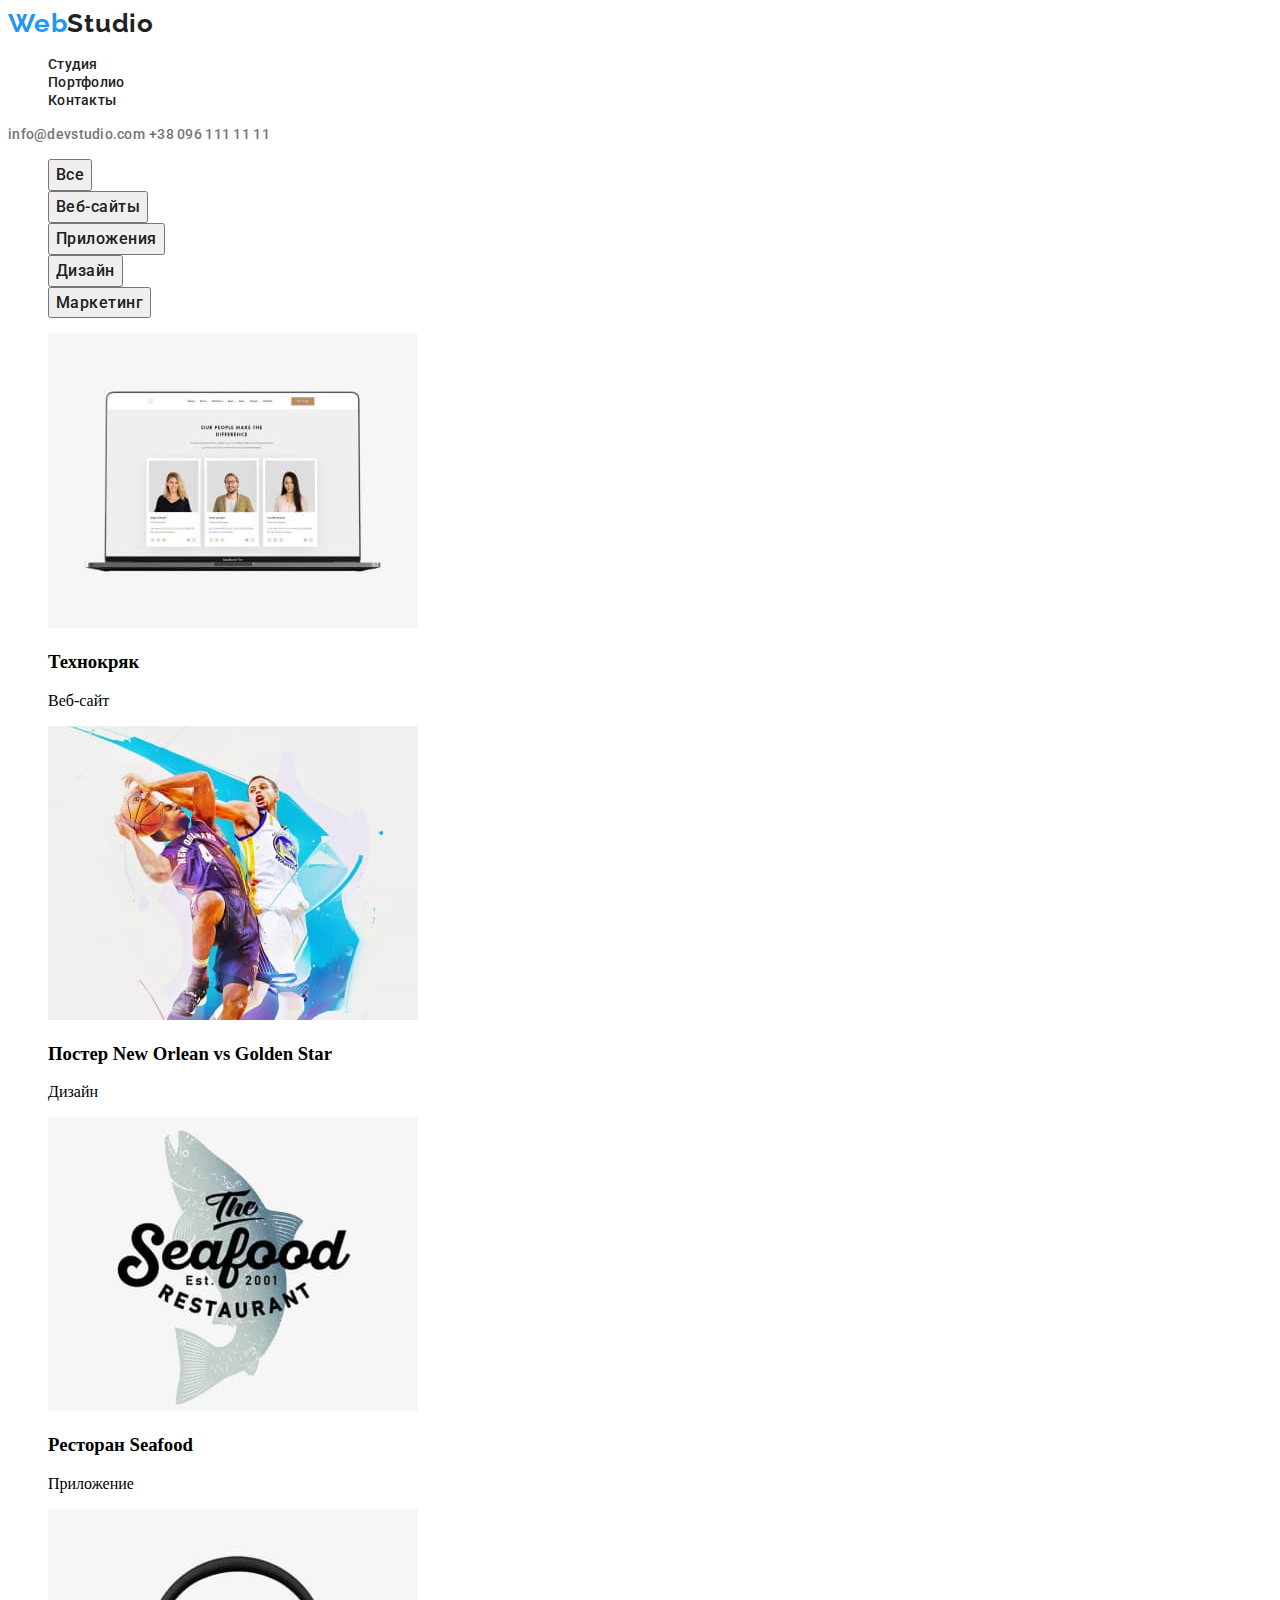
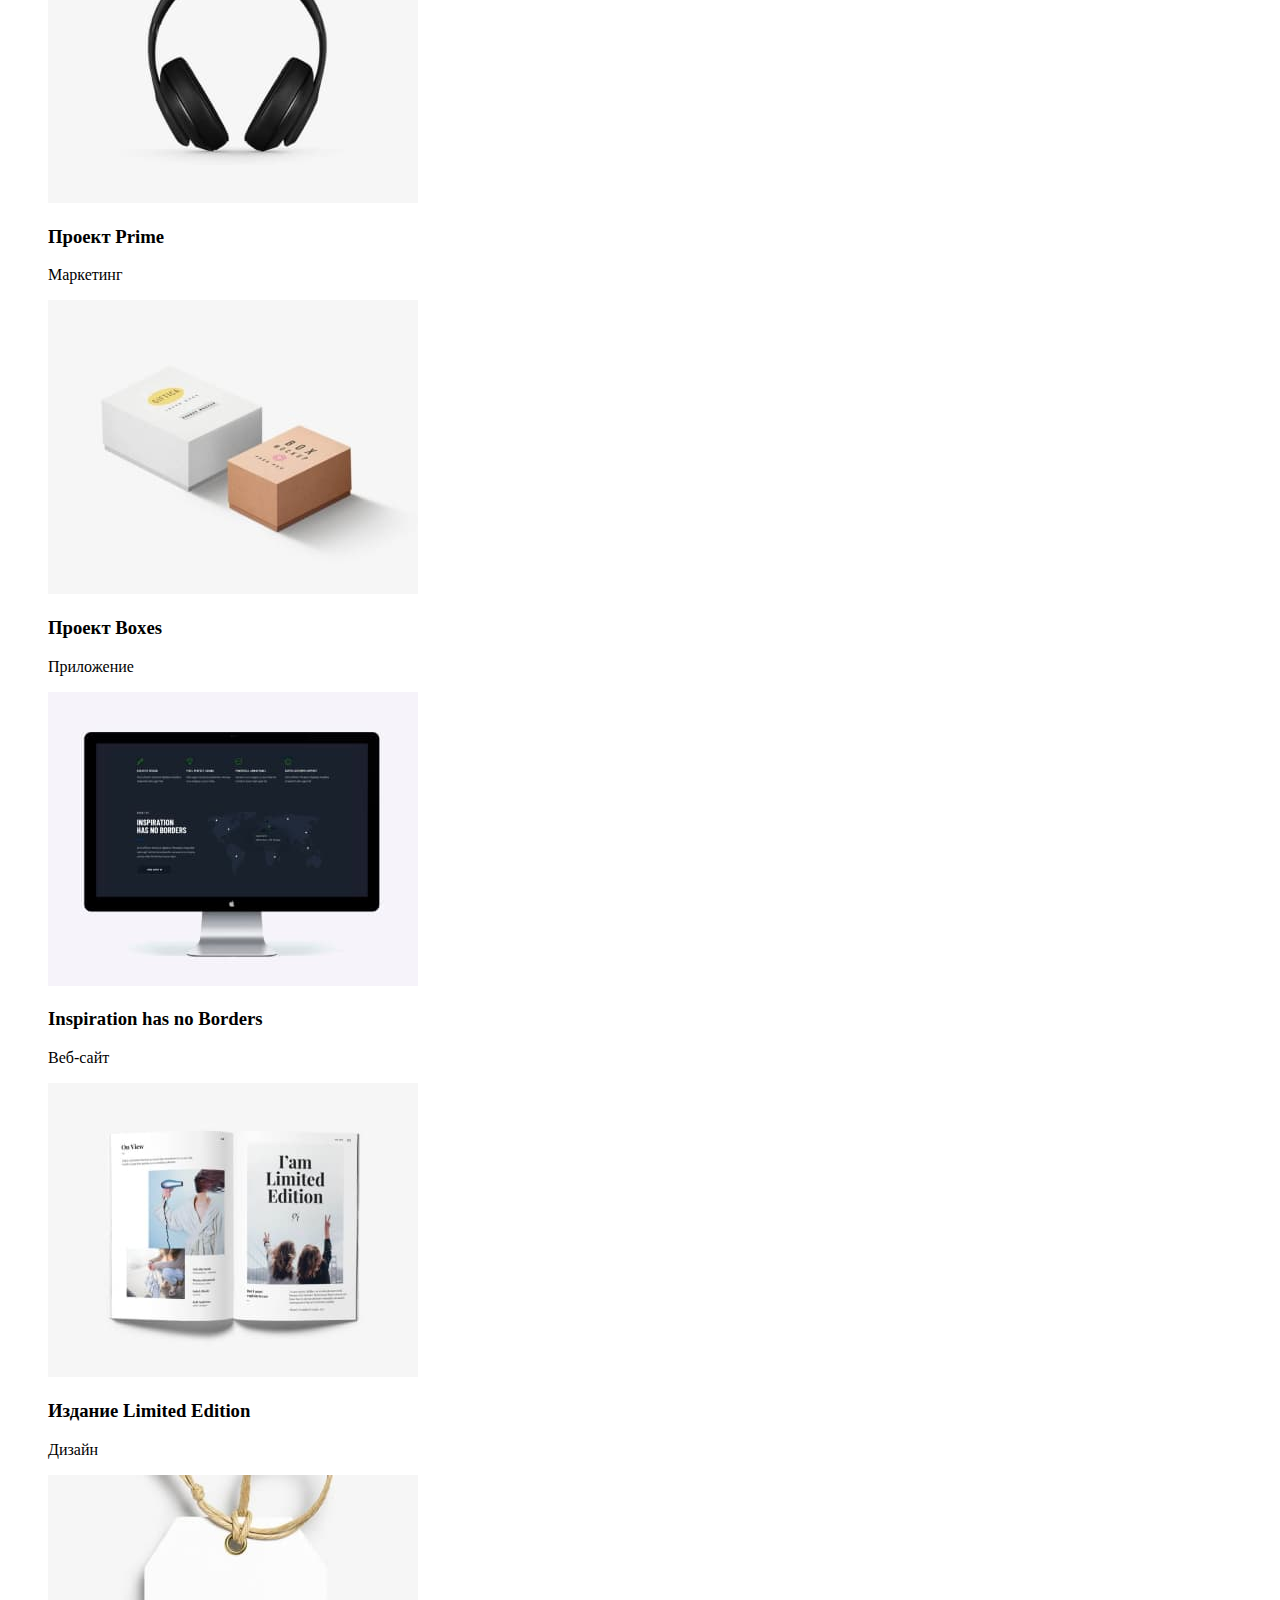
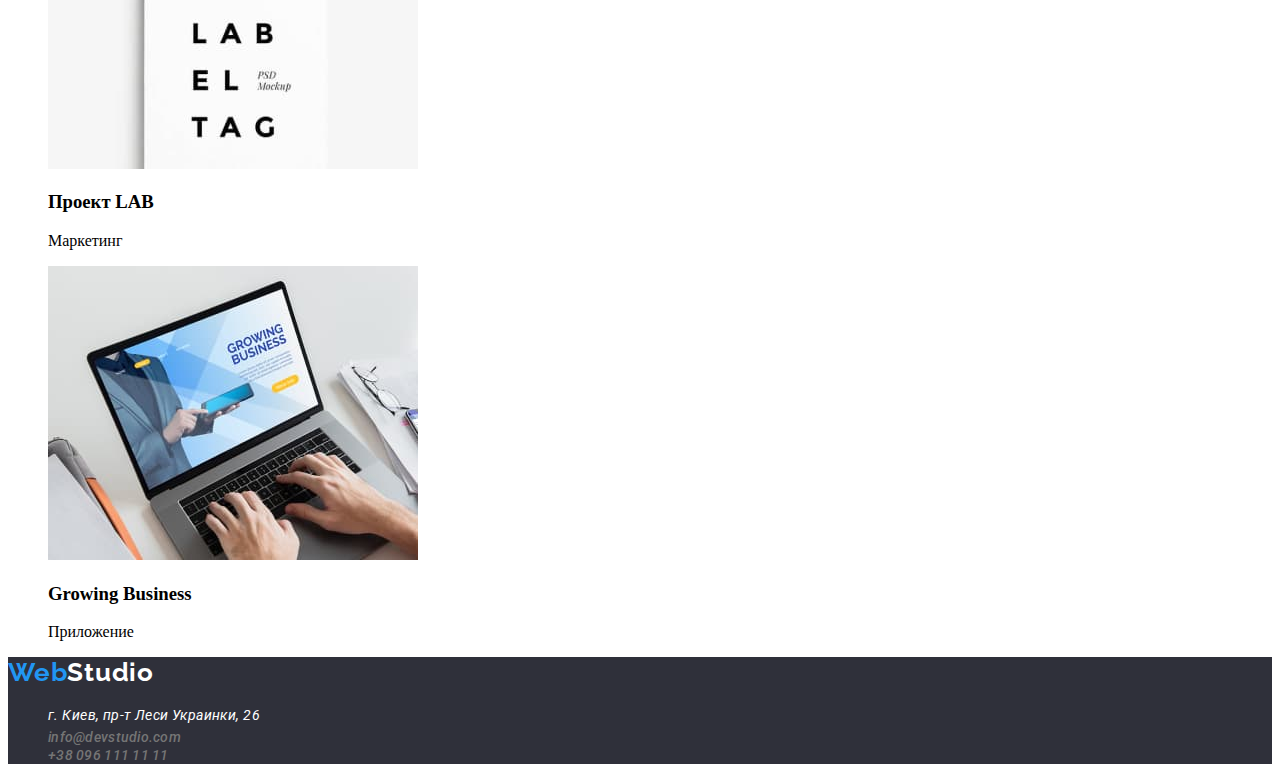
==== portfolio.html @ 7a8c1830 "HW-03" ====
<!DOCTYPE html>
<html lang="ru">
<head>
    <meta charset="UTF-8">
    <meta http-equiv="X-UA-Compatible" content="IE=edge">
    <meta name="viewport" content="width=device-width, initial-scale=1.0">
    <title>Портфолио</title>
    <link rel="preconnect" href="https://fonts.googleapis.com">
    <link rel="preconnect" href="https://fonts.gstatic.com" crossorigin>
    <link href="https://fonts.googleapis.com/css2?family=Raleway:wght@700&family=Roboto:wght@400;500;700;900&display=swap"
        rel="stylesheet">
    <link rel="stylesheet" href="./css/styles.css">
</head>
<body>
<header class="header">
    <a class="logo logo-header link" href="" lang="en"><span class="logo logo-accent">Web</span>Studio</a>
    <nav class="navigation">
        <ul class="nav-list list">
            <li class="nav-list-item">
                <a class="nav-list-link link" href="">Студия</a>
            </li>
            <li class="nav-list-item">
                <a class="nav-list-link link" href="">Портфолио</a>
            </li>
            <li class="nav-list-item">
                <a class="nav-list-link link" href="">Контакты</a>
            </li>
        </ul>
    </nav>
    <a class="contact-email link" href="mailto:info@devstudio.com">info@devstudio.com</a>
    <a class="contact-number link" href="tel:+380961111111">+38 096 111 11 11</a>
</header>
<main>
    <section>
        <ul class="list">
            <li>
                <button class="portfolio-btn" type="button">Все</button>
            </li>
            <li>
                <button class="portfolio-btn" type="button">Веб-сайты</button>
            </li>
            <li>
                <button class="portfolio-btn" type="button">Приложения</button>
            </li>
            <li>
                <button class="portfolio-btn" type="button">Дизайн</button>
            </li>
            <li>
                <button class="portfolio-btn" type="button">Маркетинг</button>
            </li>
        </ul>
    </section>
    <section>
        <ul class="list">
            <li>
                <img src="images/img-8.jpg" alt="Технокряк" width="370" height="294">
                <h3>Технокряк</h3>
                <p>Веб-сайт</p>
            </li>
            <li>
                <img src="images/img-9.jpg" alt="Постер New Orlean vs Golden Star" width="370" height="294">
                <h3>Постер New Orlean vs Golden Star</h3>
                <p>Дизайн</p>
            </li>
            <li>
                <img src="images/img-10.jpg" alt="Ресторан Seafood" width="370" height="294">
                <h3>Ресторан Seafood</h3>
                <p>Приложение</p>
            </li>
            <li>
                <img src="images/img-11.jpg" alt="Проект Prime" width="370" height="294">
                <h3>Проект Prime</h3>
                <p>Маркетинг</p>
            </li>
            <li>
                <img src="images/img-12.jpg" alt="Проект Boxes" width="370" height="294">
                <h3>Проект Boxes</h3>
                <p>Приложение</p>
            </li>
            <li>
                <img src="images/img-13.jpg" alt="Inspiration has no Borders" width="370" height="294">
                <h3>Inspiration has no Borders</h3>
                <p>Веб-сайт</p>
            </li>
            <li>
                <img src="images/img-14.jpg" alt="Издание Limited Edition" width="370" height="294">
                <h3>Издание Limited Edition</h3>
                <p>Дизайн</p>
            </li>
            <li>
                <img src="images/img-15.jpg" alt="Проект LAB" width="370" height="294">
                <h3>Проект LAB</h3>
                <p>Маркетинг</p>
            </li>
            <li>
                <img src="images/img-16.jpg" alt="Growing Business" width="370" height="294">
                <h3>Growing Business</h3>
                <p>Приложение</p>
            </li>
        </ul>
    </section>
</main>
<footer class="footer">
    <a class="logo logo-footer link" href="" lang="en"><span class="logo logo-accent">Web</span>Studio</a>
    <address>
        <ul class="list">
            <li><a class="address link" href="https://goo.gl/maps/DmMxGW5ZQL83qcNfA" target="_blank"
                    rel="noopener noreferrer">г. Киев, пр-т Леси Украинки, 26</a></li>
            <li><a class="contact-email link" href="mailto:info@devstudio.com">info@devstudio.com</a></li>
            <li><a class="contact-number link" href="tel:+380961111111">+38 096 111 11 11</a></li>
        </ul>
    </address>
</footer>
</body>
</html>
---- css/styles.css ----
.list {
  list-style: none;
}

.link {
  text-decoration: none;
}

.logo-header {
  font-family: Raleway;
  font-style: normal;
  font-weight: bold;
  font-size: 26px;
  line-height: 1.19;

  /* identical to box height */

  letter-spacing: 0.03em;
  color: #212121;
}

.logo-accent {
  font-family: Raleway;
  font-style: normal;
  font-weight: bold;
  font-size: 26px;
  line-height: 1, 19;
  letter-spacing: 0.03em;

  color: #2196f3;
}

.nav-list-link {
  font-family: "Roboto", sans-serif;
  font-weight: 500;
  font-size: 14px;
  line-height: 1.14;
  letter-spacing: 0.02em;
  color: #212121;
}

.nav-list-link:hover,
.nav-list-link:focus {
  color: #2196f3;
}

.contact-email {
  font-family: "Roboto", sans-serif;
  font-weight: 500;
  font-size: 14px;
  line-height: 1.14;
  letter-spacing: 0.02em;
  color: #757575;
}

.contact-email:hover,
.contact-email:focus {
  color: #2196f3;
}

.contact-number {
  font-family: "Roboto", sans-serif;
  font-weight: 500;
  font-size: 14px;
  line-height: 1.14;
  letter-spacing: 0.02em;

  color: #757575;
}

.contact-number:hover,
.contact-number:focus {
  color: #2196f3;
}

.main-section {
  background: #2f303a;
}

.main-title {
  font-family: "Roboto", sans-serif;
  font-weight: 900;
  font-size: 44px;
  line-height: 1.34;
  /* or 136% */

  text-align: center;
  letter-spacing: 0.06em;
  text-transform: uppercase;

  color: #ffffff;
}

.services-btn {
  font-family: "Roboto", sans-serif;
  font-weight: bold;
  font-size: 16px;
  line-height: 1.87;
  /* identical to box height, or 187% */

  display: flex;
  align-items: center;
  text-align: center;
  letter-spacing: 0.06em;
  color: #ffffff;
}

.services-btn:hover,
.services-btn:focus {
  background: #2196f3;
  color: #ffffff;
  box-shadow: 0px 4px 4px rgba(0, 0, 0, 0.15);
  border-radius: 4px;
}

.peculiarities {
  font-family: "Roboto", sans-serif;
  font-weight: bold;
  font-size: 14px;
  line-height: 1.14;
  letter-spacing: 0.03em;
  text-transform: uppercase;

  color: #212121;
}

.features {
  font-family: "Roboto", sans-serif;
  font-weight: normal;
  font-size: 14px;
  line-height: 1.71;
  /* or 171% */

  letter-spacing: 0.03em;

  color: #757575;
}
.about-us {
  font-family: "Roboto", sans-serif;
  font-weight: bold;
  font-size: 36px;
  line-height: 1.16;
  text-align: center;
  letter-spacing: 0.03em;

  color: #212121;
}

.our-team {
  font-family: "Roboto", sans-serif;
  font-weight: bold;
  font-size: 36px;
  line-height: 1.16;
  text-align: center;
  letter-spacing: 0.03em;

  color: #212121;
}

.team-members {
  font-family: "Roboto", sans-serif;
  font-weight: 500;
  font-size: 16px;
  line-height: 1.18;
  /* identical to box height */

  text-align: center;
  letter-spacing: 0.03em;

  color: #212121;
}

.members-positions {
  font-family: "Roboto", sans-serif;
  font-weight: normal;
  font-size: 16px;
  line-height: 1.18;
  /* identical to box height */

  text-align: center;
  letter-spacing: 0.03em;

  color: #757575;
}

.footer {
  background: #2f303a;
}

.address {
  font-family: "Roboto", sans-serif;
  font-weight: normal;
  font-size: 14px;
  line-height: 1.71;
  /* or 171% */

  letter-spacing: 0.03em;

  color: #ffffff;
}

.logo-footer {
  font-family: Raleway;
  font-style: normal;
  font-weight: bold;
  font-size: 26px;
  line-height: 1.19;
  letter-spacing: 0.03em;
  color: #fff;
}

.portfolio-btn {
  font-family: Roboto;
  font-style: normal;
  font-weight: 500;
  font-size: 16px;
  line-height: 1.62;
  /* identical to box height, or 162% */

  text-align: center;
  letter-spacing: 0.03em;

  color: #212121;
}
.portfolio-btn:hover,
.portfolio-btn:focus {
  background: #2196f3;
  /* shadow-middle */

  box-shadow: 0px 3px 1px rgba(0, 0, 0, 0.1), 0px 1px 2px rgba(0, 0, 0, 0.08),
    0px 2px 2px rgba(0, 0, 0, 0.12);
  border-radius: 4px;
}
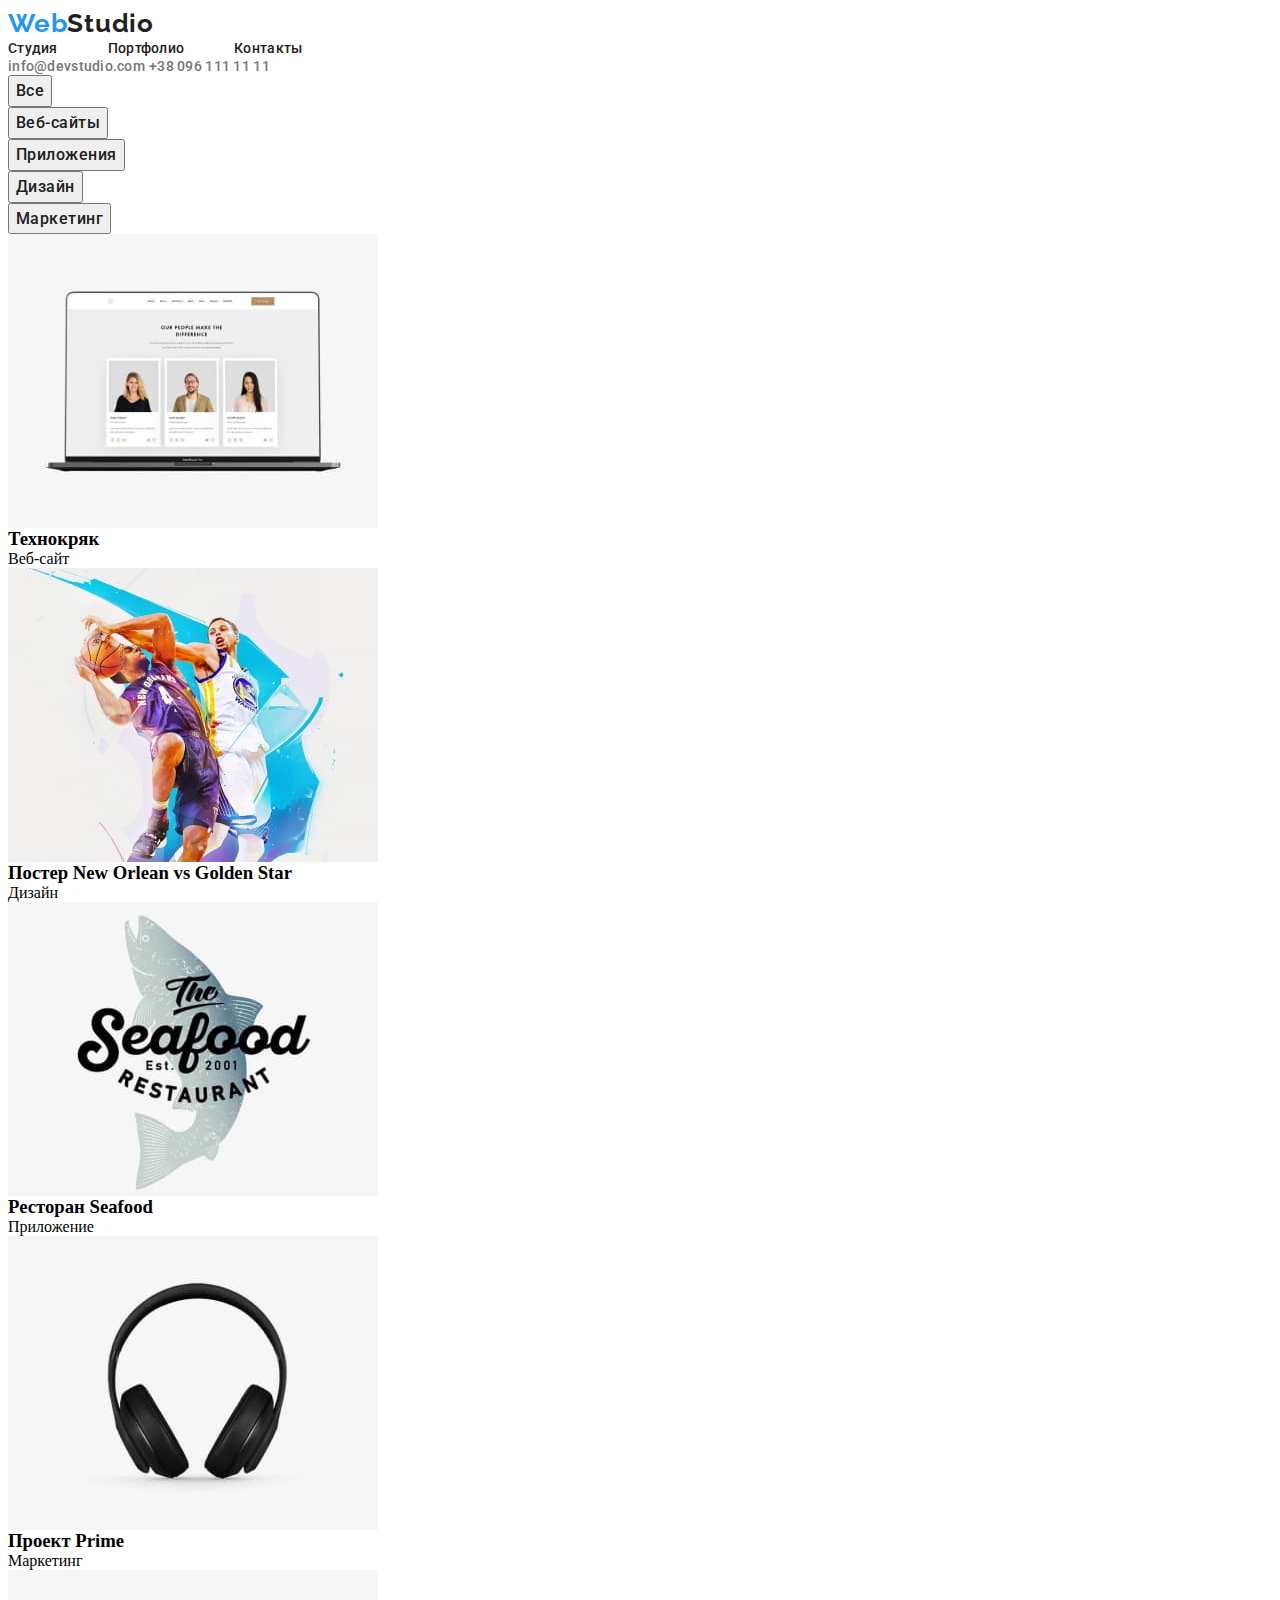
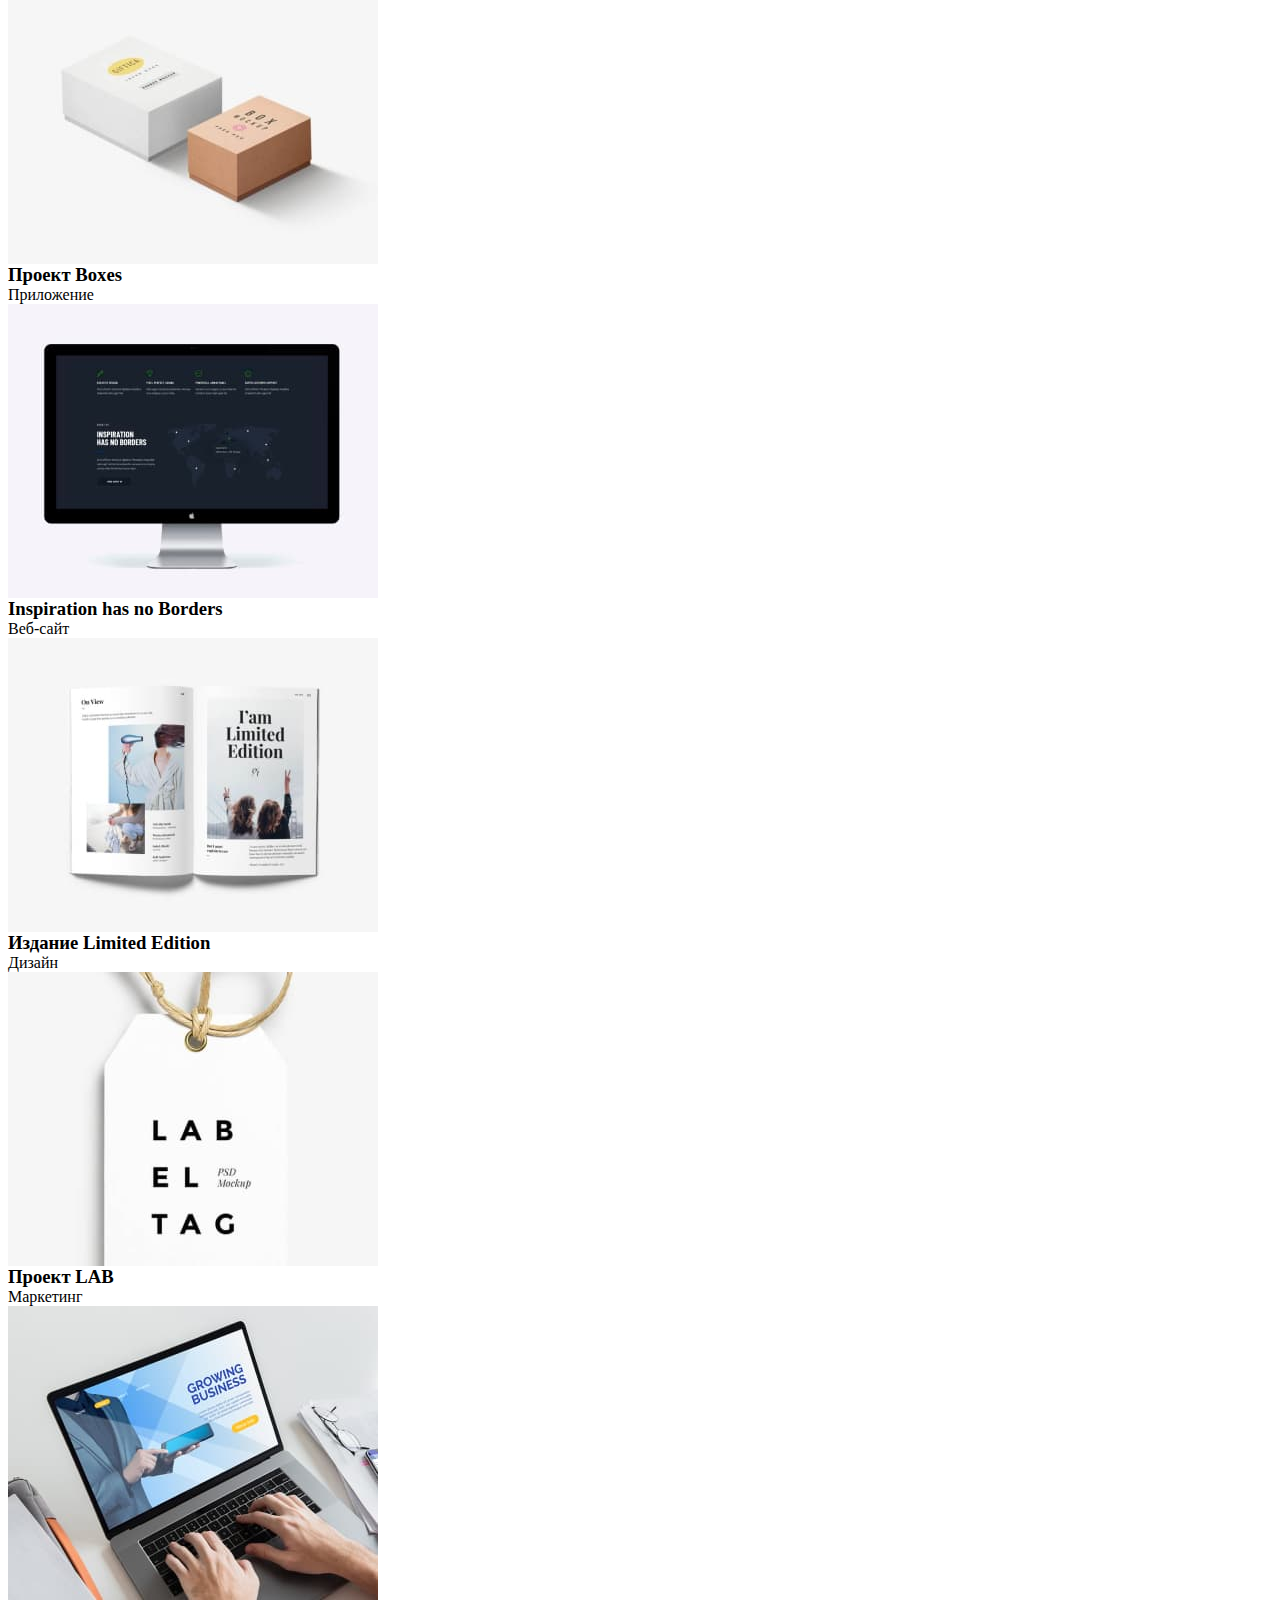
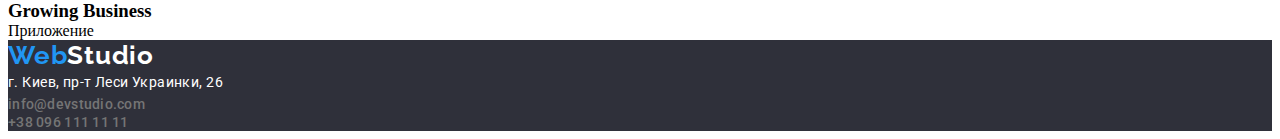
==== commit 1df3289a: "HW-03" ====
--- a/portfolio.html
+++ b/portfolio.html
@@ -9,6 +9,9 @@
     <link rel="preconnect" href="https://fonts.gstatic.com" crossorigin>
     <link href="https://fonts.googleapis.com/css2?family=Raleway:wght@700&family=Roboto:wght@400;500;700;900&display=swap"
         rel="stylesheet">
+        <link rel="stylesheet" href="https://cdnjs.cloudflare.com/ajax/libs/modern-normalize/1.1.0/modern-normalize.min.css"
+            integrity="sha512-wpPYUAdjBVSE4KJnH1VR1HeZfpl1ub8YT/NKx4PuQ5NmX2tKuGu6U/JRp5y+Y8XG2tV+wKQpNHVUX03MfMFn9Q=="
+            crossorigin="anonymous" referrerpolicy="no-referrer" />
     <link rel="stylesheet" href="./css/styles.css">
 </head>
 <body>
--- a/css/styles.css
+++ b/css/styles.css
@@ -1,3 +1,29 @@
+h1,
+h2,
+h3,
+h4,
+h5,
+h6,
+p {
+  margin-top: 0;
+  margin-bottom: 0;
+}
+
+ul,
+ol {
+  margin-top: 0;
+  margin-bottom: 0;
+  padding-left: 0;
+}
+
+img {
+  display: block;
+}
+
+address {
+  font-style: normal;
+}
+
 .list {
   list-style: none;
 }
@@ -6,13 +32,36 @@
   text-decoration: none;
 }
 
+.container {
+  width: 1200px;
+  padding-left: 15px;
+  padding-right: 15px;
+  margin-left: auto;
+  margin-right: auto;
+}
+
+.header-container {
+  display: flex;
+  align-items: center;
+}
+
+.navigation {
+  display: flex;
+  align-items: center;
+}
+
+.nav-list {
+  display: flex;
+  align-items: center;
+}
+
 .logo-header {
   font-family: Raleway;
   font-style: normal;
   font-weight: bold;
   font-size: 26px;
   line-height: 1.19;
-
+  margin-right: 92px;
   /* identical to box height */
 
   letter-spacing: 0.03em;
@@ -28,6 +77,10 @@
   letter-spacing: 0.03em;
 
   color: #2196f3;
+}
+
+.nav-list-item {
+  margin-right: 50px;
 }
 
 .nav-list-link {
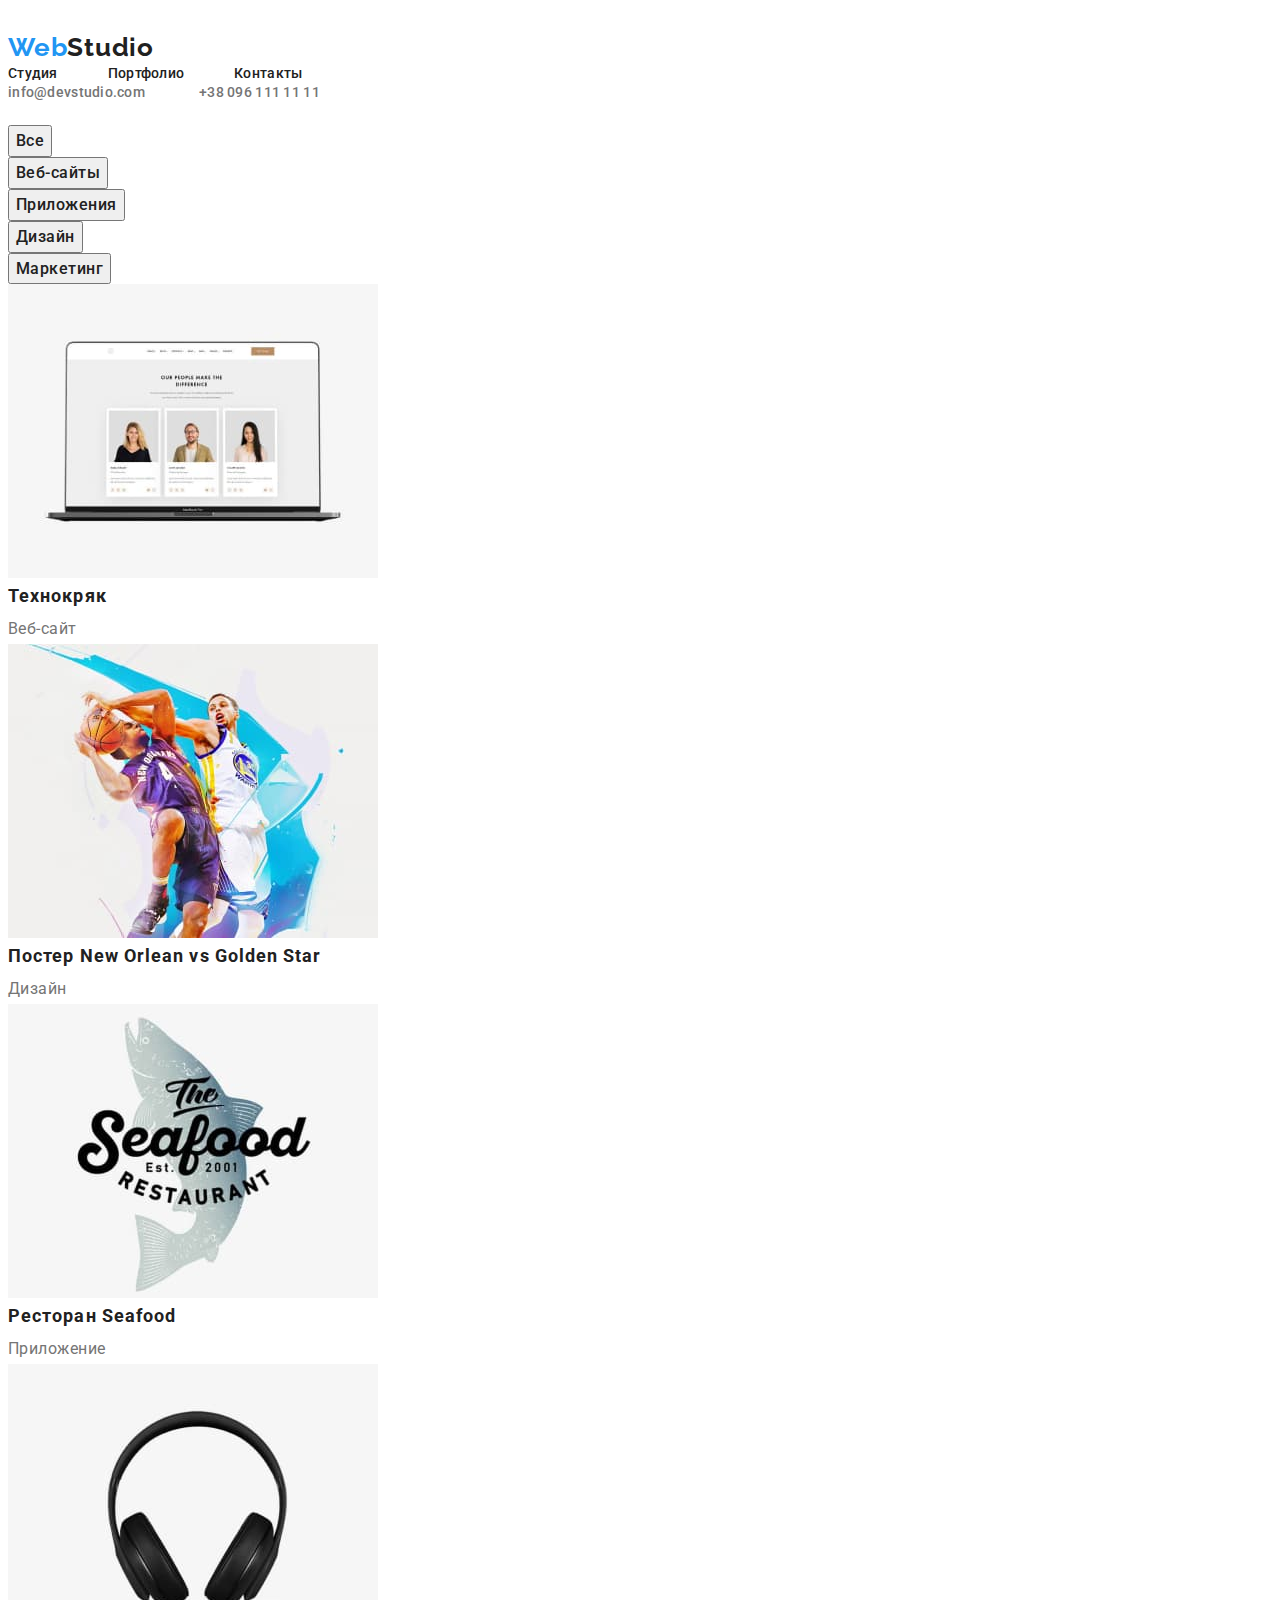
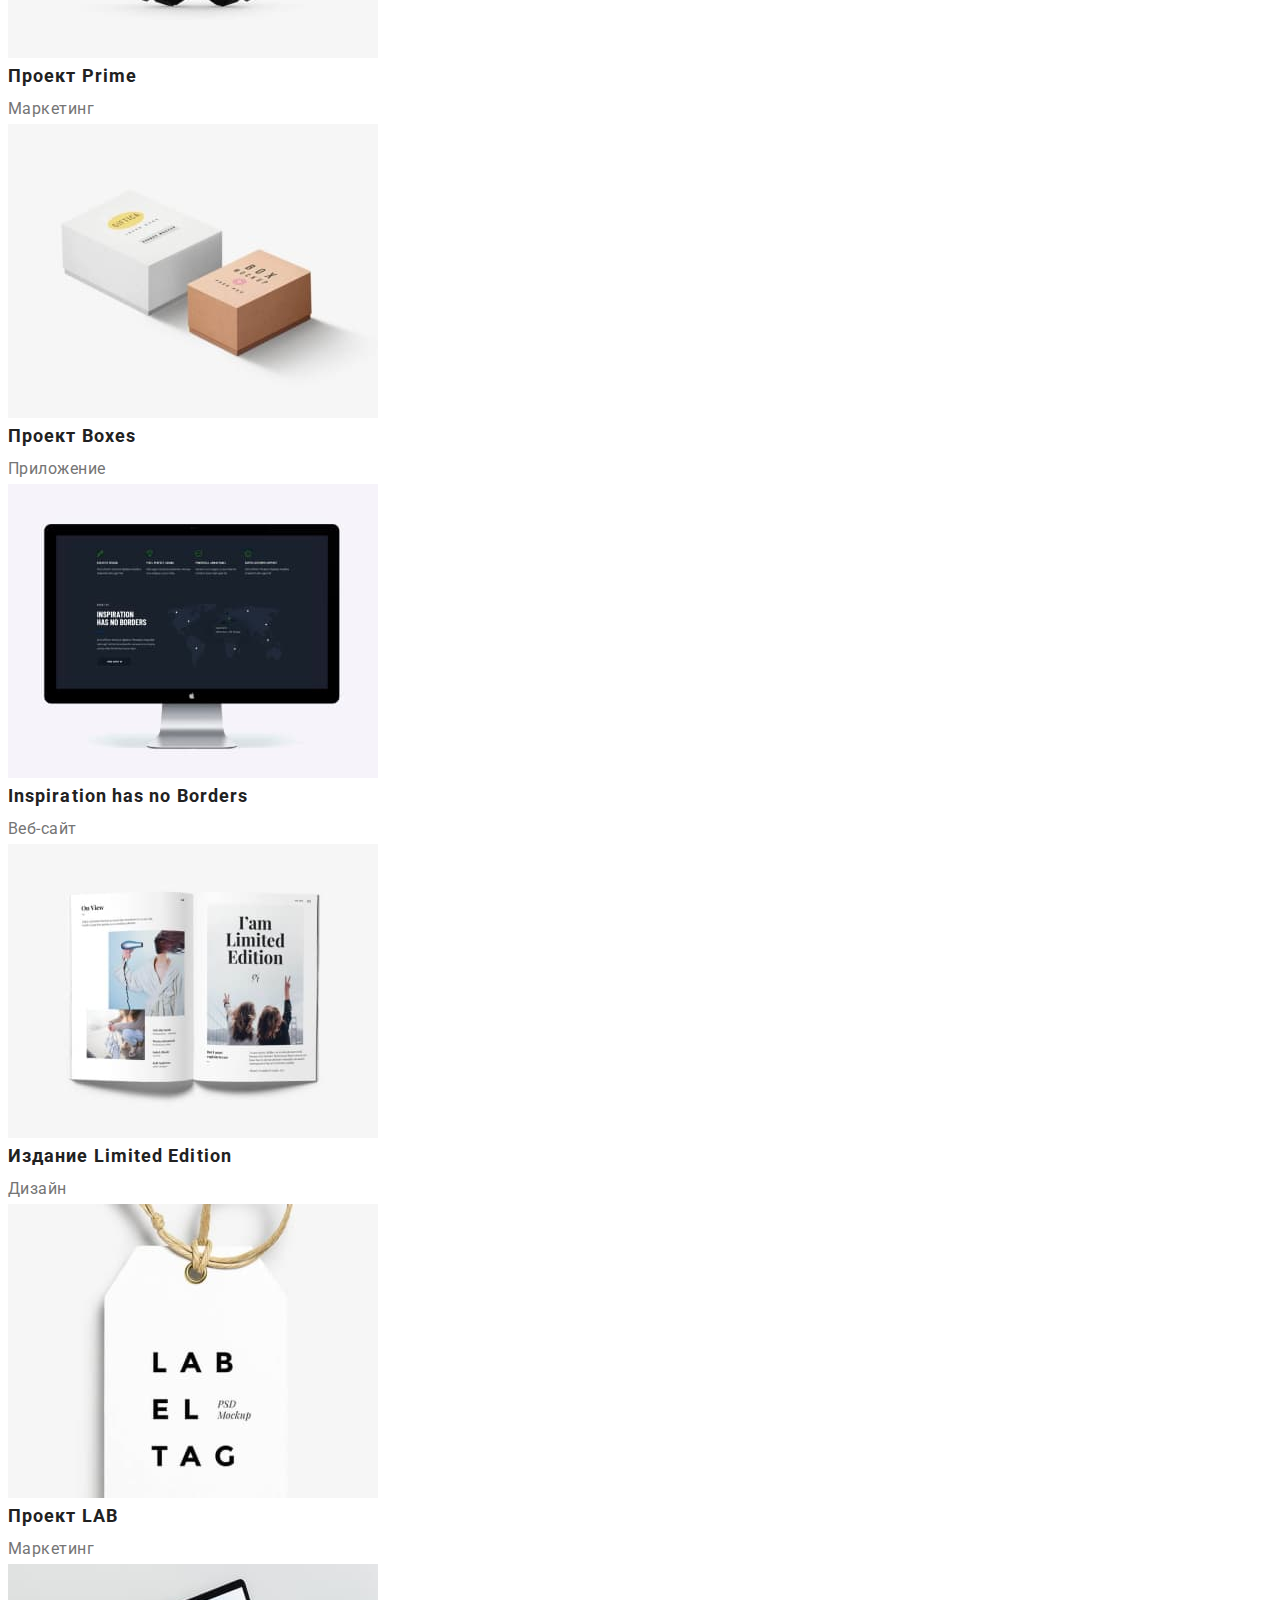
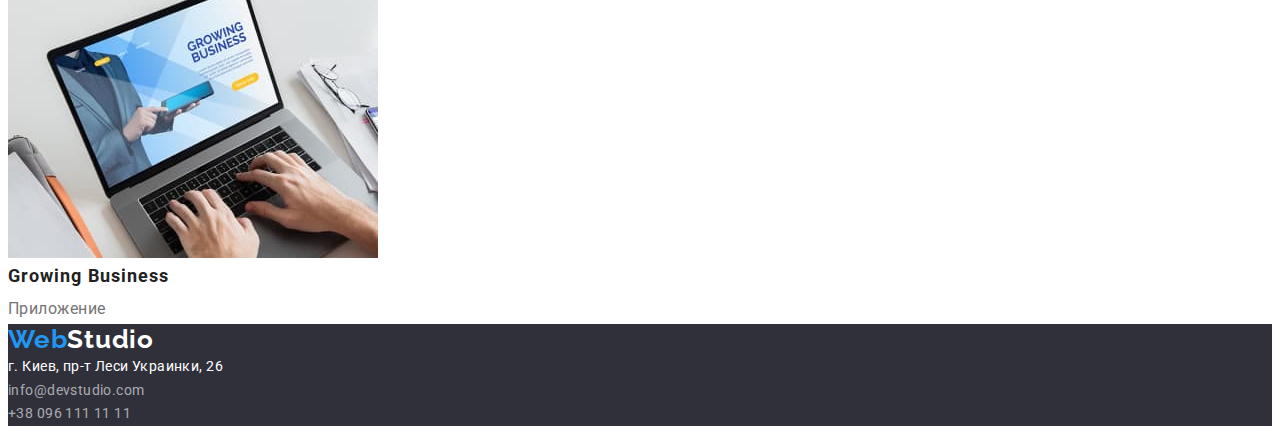
==== commit 66d20a26: "HW-03" ====
--- a/portfolio.html
+++ b/portfolio.html
@@ -14,16 +14,16 @@
             crossorigin="anonymous" referrerpolicy="no-referrer" />
     <link rel="stylesheet" href="./css/styles.css">
 </head>
-<body>
+<body class="body">
 <header class="header">
     <a class="logo logo-header link" href="" lang="en"><span class="logo logo-accent">Web</span>Studio</a>
     <nav class="navigation">
         <ul class="nav-list list">
             <li class="nav-list-item">
-                <a class="nav-list-link link" href="">Студия</a>
+                <a class="nav-list-link link" href="index.html">Студия</a>
             </li>
             <li class="nav-list-item">
-                <a class="nav-list-link link" href="">Портфолио</a>
+                <a class="nav-list-link link" href="portfolio.html">Портфолио</a>
             </li>
             <li class="nav-list-item">
                 <a class="nav-list-link link" href="">Контакты</a>
@@ -36,69 +36,67 @@
 <main>
     <section>
         <ul class="list">
-            <li>
-                <button class="portfolio-btn" type="button">Все</button>
-            </li>
-            <li>
-                <button class="portfolio-btn" type="button">Веб-сайты</button>
-            </li>
-            <li>
-                <button class="portfolio-btn" type="button">Приложения</button>
-            </li>
-            <li>
-                <button class="portfolio-btn" type="button">Дизайн</button>
-            </li>
-            <li>
-                <button class="portfolio-btn" type="button">Маркетинг</button>
-            </li>
+        <li>
+            <button class="portfolio-btn" type="button">Все</button>
+        </li>
+        <li>
+            <button class="portfolio-btn" type="button">Веб-сайты</button>
+        </li>
+        <li>
+            <button class="portfolio-btn" type="button">Приложения</button>
+        </li>
+        <li>
+            <button class="portfolio-btn" type="button">Дизайн</button>
+        </li>
+        <li>
+            <button class="portfolio-btn" type="button">Маркетинг</button>
+        </li>
         </ul>
-    </section>
-    <section>
         <ul class="list">
             <li>
                 <img src="images/img-8.jpg" alt="Технокряк" width="370" height="294">
-                <h3>Технокряк</h3>
-                <p>Веб-сайт</p>
+                <h3 class="img-description">Технокряк</h3>
+                <p class="department">Веб-сайт</p>
             </li>
             <li>
                 <img src="images/img-9.jpg" alt="Постер New Orlean vs Golden Star" width="370" height="294">
-                <h3>Постер New Orlean vs Golden Star</h3>
-                <p>Дизайн</p>
+                <h3 class="img-description">Постер New Orlean vs Golden Star</h3>
+                <p class="department">Дизайн</p>
             </li>
             <li>
                 <img src="images/img-10.jpg" alt="Ресторан Seafood" width="370" height="294">
-                <h3>Ресторан Seafood</h3>
-                <p>Приложение</p>
+                <h3 class="img-description">Ресторан Seafood</h3>
+                <p class="department">Приложение</p>
             </li>
             <li>
                 <img src="images/img-11.jpg" alt="Проект Prime" width="370" height="294">
-                <h3>Проект Prime</h3>
-                <p>Маркетинг</p>
+                <h3 class="img-description">Проект Prime</h3>
+                <p class="department">Маркетинг</p>
             </li>
             <li>
                 <img src="images/img-12.jpg" alt="Проект Boxes" width="370" height="294">
-                <h3>Проект Boxes</h3>
-                <p>Приложение</p>
+                <h3 class="img-description">Проект Boxes</h3>
+                <p class="department">Приложение</p>
             </li>
             <li>
                 <img src="images/img-13.jpg" alt="Inspiration has no Borders" width="370" height="294">
-                <h3>Inspiration has no Borders</h3>
-                <p>Веб-сайт</p>
+                <h3 class="img-description">Inspiration has no Borders</h3>
+                <p class="department">Веб-сайт</p>
             </li>
             <li>
                 <img src="images/img-14.jpg" alt="Издание Limited Edition" width="370" height="294">
-                <h3>Издание Limited Edition</h3>
-                <p>Дизайн</p>
+                <h3 class="img-description">Издание Limited Edition</h3>
+                <p class="department">Дизайн</p>
             </li>
             <li>
                 <img src="images/img-15.jpg" alt="Проект LAB" width="370" height="294">
-                <h3>Проект LAB</h3>
-                <p>Маркетинг</p>
+                <h3 class="img-description">Проект LAB</h3>
+                <p class="department">Маркетинг</p>
             </li>
             <li>
                 <img src="images/img-16.jpg" alt="Growing Business" width="370" height="294">
-                <h3>Growing Business</h3>
-                <p>Приложение</p>
+                <h3 class="img-description">Growing Business</h3>
+                <p class="department">Приложение</p>
             </li>
         </ul>
     </section>
@@ -109,8 +107,8 @@
         <ul class="list">
             <li><a class="address link" href="https://goo.gl/maps/DmMxGW5ZQL83qcNfA" target="_blank"
                     rel="noopener noreferrer">г. Киев, пр-т Леси Украинки, 26</a></li>
-            <li><a class="contact-email link" href="mailto:info@devstudio.com">info@devstudio.com</a></li>
-            <li><a class="contact-number link" href="tel:+380961111111">+38 096 111 11 11</a></li>
+            <li><a class="contact-email-footer link" href="mailto:info@devstudio.com">info@devstudio.com</a></li>
+            <li><a class="contact-number-footer link" href="tel:+380961111111">+38 096 111 11 11</a></li>
         </ul>
     </address>
 </footer>
--- a/css/styles.css
+++ b/css/styles.css
@@ -32,6 +32,14 @@
   text-decoration: none;
 }
 
+.body {
+  font-family: "Roboto", sans-serif;
+}
+
+.header {
+  padding-top: 24px;
+  padding-bottom: 24px;
+}
 .container {
   width: 1200px;
   padding-left: 15px;
@@ -56,7 +64,7 @@
 }
 
 .logo-header {
-  font-family: Raleway;
+  font-family: "Raleway";
   font-style: normal;
   font-weight: bold;
   font-size: 26px;
@@ -69,7 +77,7 @@
 }
 
 .logo-accent {
-  font-family: Raleway;
+  font-family: "Raleway";
   font-style: normal;
   font-weight: bold;
   font-size: 26px;
@@ -79,12 +87,11 @@
   color: #2196f3;
 }
 
-.nav-list-item {
+.nav-list-item:not(:last-child) {
   margin-right: 50px;
 }
 
 .nav-list-link {
-  font-family: "Roboto", sans-serif;
   font-weight: 500;
   font-size: 14px;
   line-height: 1.14;
@@ -98,11 +105,12 @@
 }
 
 .contact-email {
-  font-family: "Roboto", sans-serif;
   font-weight: 500;
   font-size: 14px;
   line-height: 1.14;
   letter-spacing: 0.02em;
+  margin-left: auto;
+  margin-right: 50px;
   color: #757575;
 }
 
@@ -112,7 +120,6 @@
 }
 
 .contact-number {
-  font-family: "Roboto", sans-serif;
   font-weight: 500;
   font-size: 14px;
   line-height: 1.14;
@@ -131,7 +138,6 @@
 }
 
 .main-title {
-  font-family: "Roboto", sans-serif;
   font-weight: 900;
   font-size: 44px;
   line-height: 1.34;
@@ -145,6 +151,9 @@
 }
 
 .services-btn {
+  width: 200px;
+  height: 50px;
+  border-radius: 4px;
   font-family: "Roboto", sans-serif;
   font-weight: bold;
   font-size: 16px;
@@ -167,7 +176,6 @@
 }
 
 .peculiarities {
-  font-family: "Roboto", sans-serif;
   font-weight: bold;
   font-size: 14px;
   line-height: 1.14;
@@ -178,7 +186,6 @@
 }
 
 .features {
-  font-family: "Roboto", sans-serif;
   font-weight: normal;
   font-size: 14px;
   line-height: 1.71;
@@ -189,7 +196,6 @@
   color: #757575;
 }
 .about-us {
-  font-family: "Roboto", sans-serif;
   font-weight: bold;
   font-size: 36px;
   line-height: 1.16;
@@ -200,7 +206,6 @@
 }
 
 .our-team {
-  font-family: "Roboto", sans-serif;
   font-weight: bold;
   font-size: 36px;
   line-height: 1.16;
@@ -211,7 +216,6 @@
 }
 
 .team-members {
-  font-family: "Roboto", sans-serif;
   font-weight: 500;
   font-size: 16px;
   line-height: 1.18;
@@ -224,7 +228,6 @@
 }
 
 .members-positions {
-  font-family: "Roboto", sans-serif;
   font-weight: normal;
   font-size: 16px;
   line-height: 1.18;
@@ -240,8 +243,17 @@
   background: #2f303a;
 }
 
+.logo-footer {
+  font-family: "Raleway";
+  font-style: normal;
+  font-weight: bold;
+  font-size: 26px;
+  line-height: 1.19;
+  letter-spacing: 0.03em;
+  color: #fff;
+}
+
 .address {
-  font-family: "Roboto", sans-serif;
   font-weight: normal;
   font-size: 14px;
   line-height: 1.71;
@@ -252,18 +264,41 @@
   color: #ffffff;
 }
 
-.logo-footer {
-  font-family: Raleway;
-  font-style: normal;
-  font-weight: bold;
-  font-size: 26px;
-  line-height: 1.19;
-  letter-spacing: 0.03em;
-  color: #fff;
+.contact-email-footer {
+  font-style: normal;
+  font-weight: normal;
+  font-size: 14px;
+  line-height: 1.71;
+  /* or 171% */
+
+  letter-spacing: 0.03em;
+
+  color: rgba(255, 255, 255, 0.6);
+}
+.contact-email-footer:hover,
+.contact-email-footer:focus {
+  color: #2196f3;
+}
+
+.contact-number-footer {
+  font-style: normal;
+  font-weight: normal;
+  font-size: 14px;
+  line-height: 1.71;
+  /* or 171% */
+
+  letter-spacing: 0.03em;
+
+  color: rgba(255, 255, 255, 0.6);
+}
+
+.contact-number-footer:hover,
+.contact-number-footer:focus {
+  color: #2196f3;
 }
 
 .portfolio-btn {
-  font-family: Roboto;
+  font-family: "Roboto";
   font-style: normal;
   font-weight: 500;
   font-size: 16px;
@@ -284,3 +319,27 @@
     0px 2px 2px rgba(0, 0, 0, 0.12);
   border-radius: 4px;
 }
+
+.img-description {
+  font-style: normal;
+  font-weight: bold;
+  font-size: 18px;
+  line-height: 2;
+  /* identical to box height, or 200% */
+
+  letter-spacing: 0.06em;
+
+  color: #212121;
+}
+
+.department {
+  font-style: normal;
+  font-weight: normal;
+  font-size: 16px;
+  line-height: 1.87;
+  /* identical to box height, or 187% */
+
+  letter-spacing: 0.03em;
+
+  color: #757575;
+}
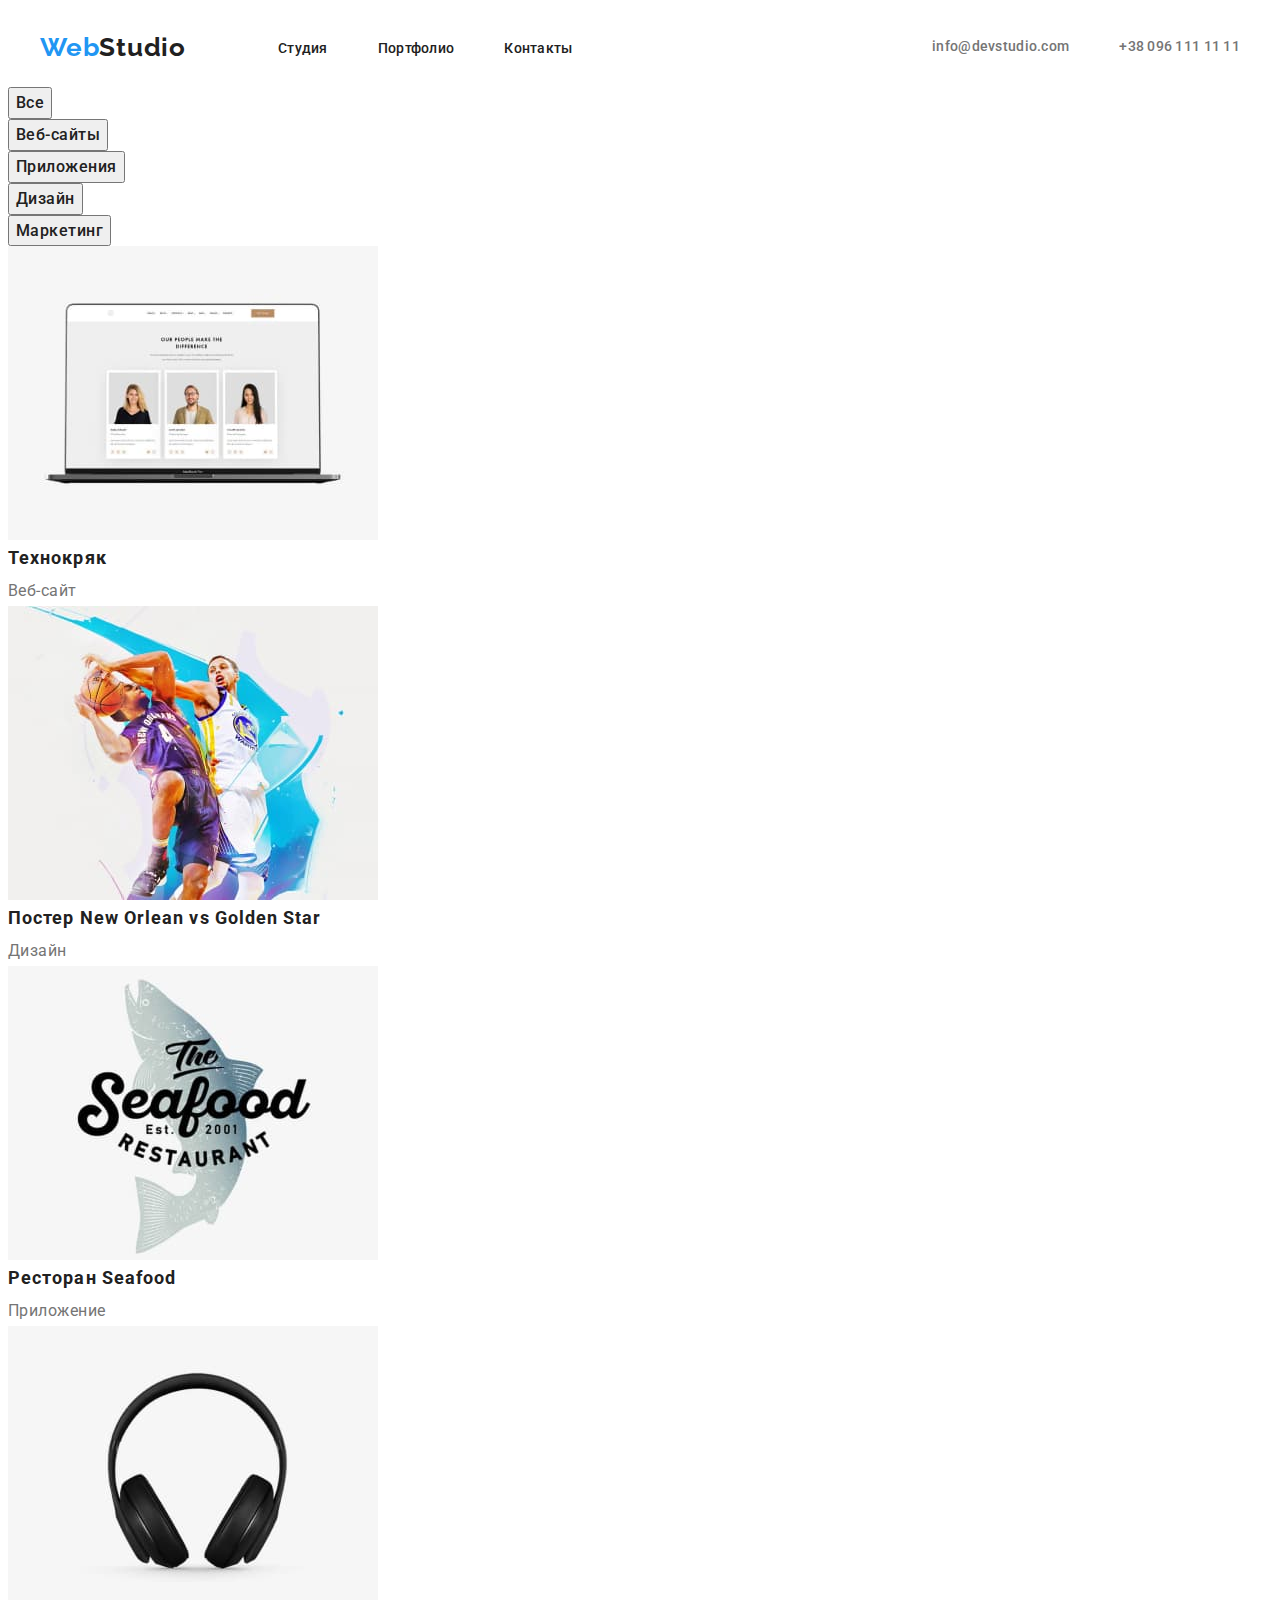
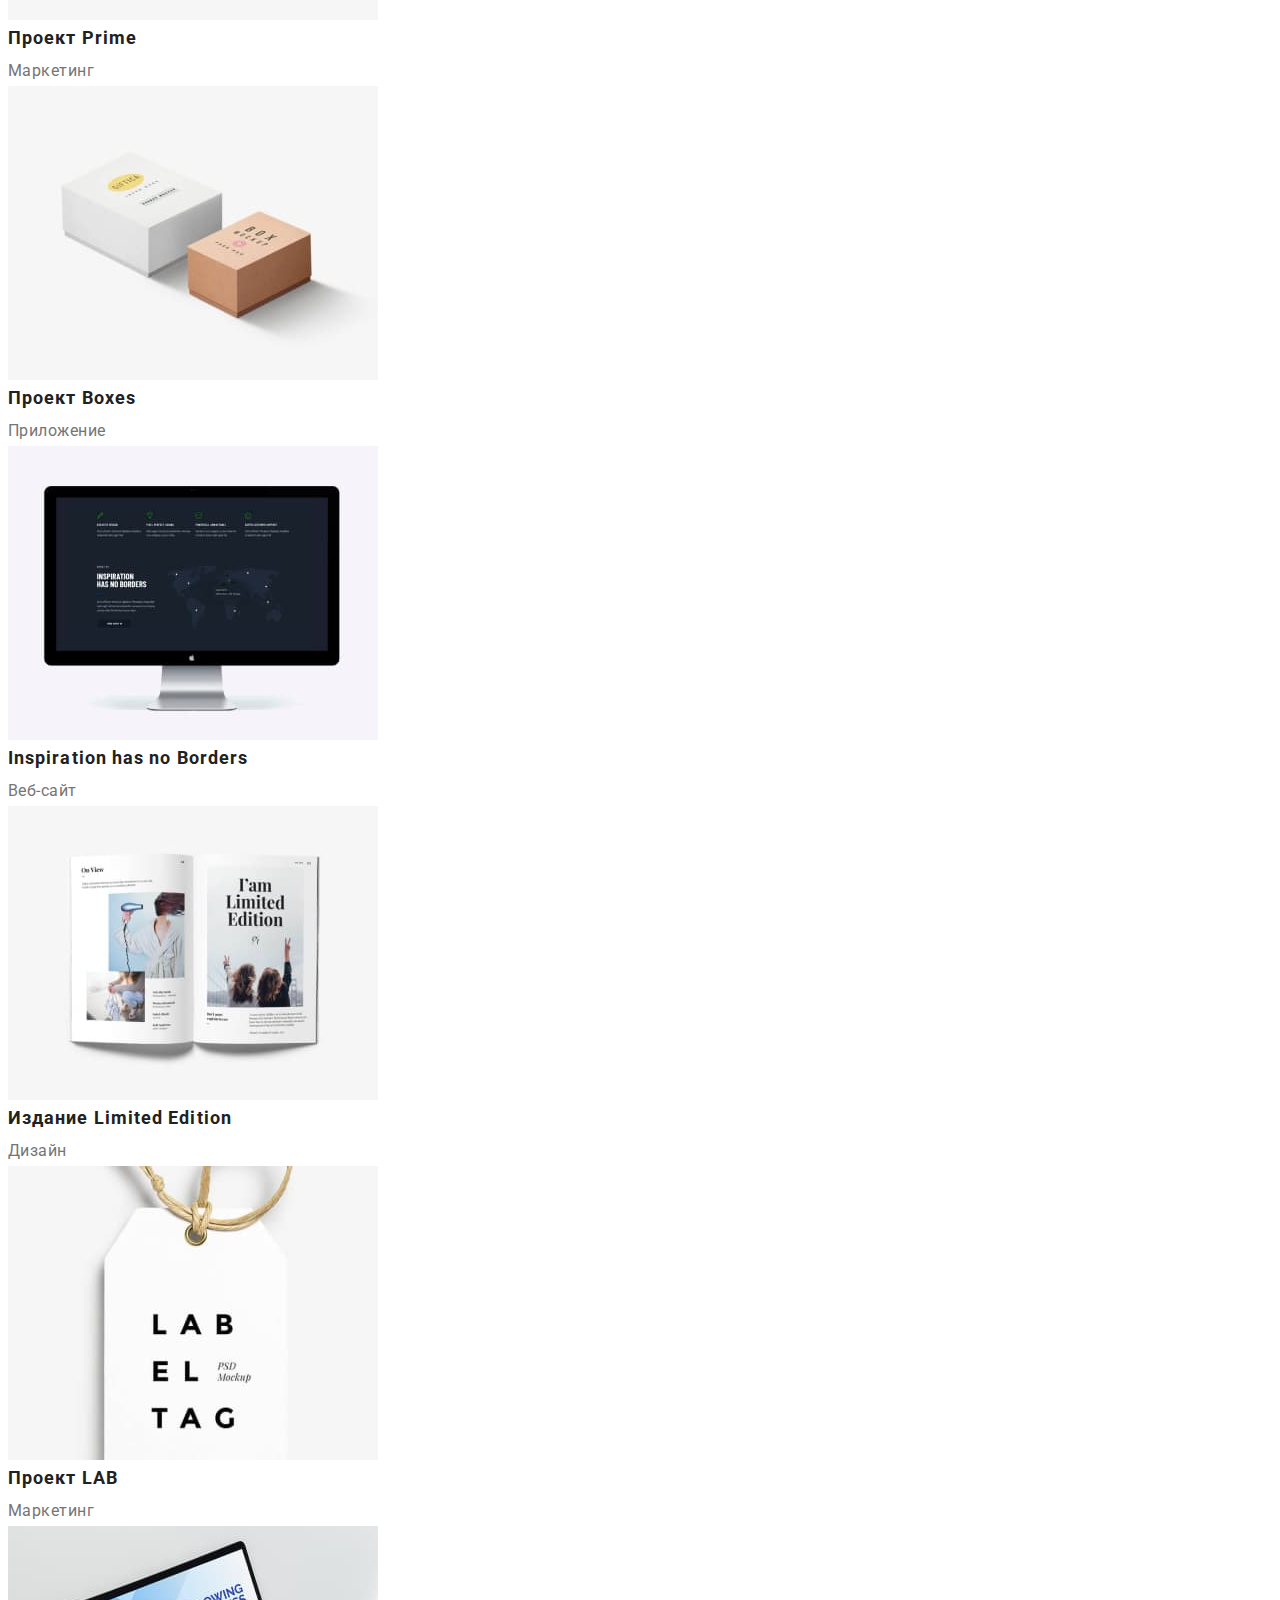
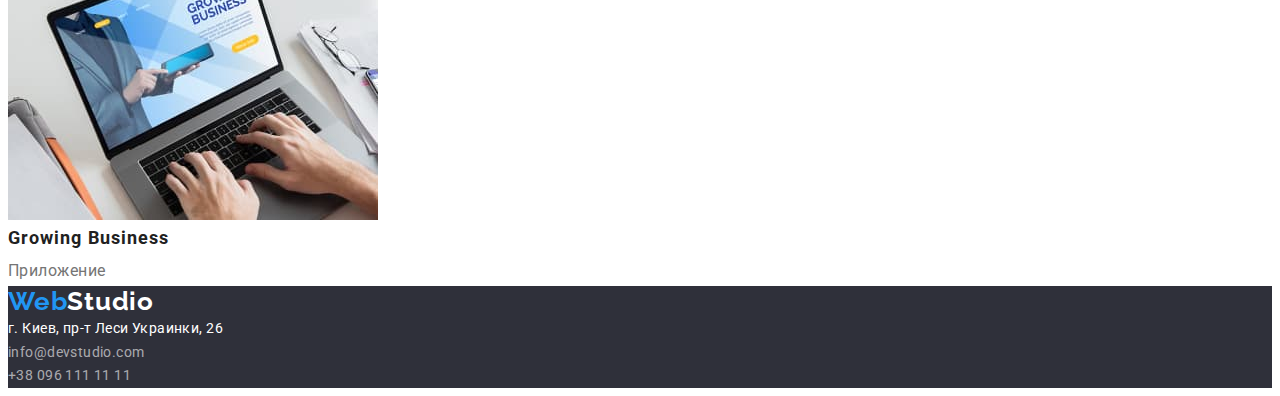
==== commit 13b0a0c5: "HW-03" ====
--- a/portfolio.html
+++ b/portfolio.html
@@ -16,22 +16,24 @@
 </head>
 <body class="body">
 <header class="header">
-    <a class="logo logo-header link" href="" lang="en"><span class="logo logo-accent">Web</span>Studio</a>
-    <nav class="navigation">
-        <ul class="nav-list list">
-            <li class="nav-list-item">
-                <a class="nav-list-link link" href="index.html">Студия</a>
-            </li>
-            <li class="nav-list-item">
-                <a class="nav-list-link link" href="portfolio.html">Портфолио</a>
-            </li>
-            <li class="nav-list-item">
-                <a class="nav-list-link link" href="">Контакты</a>
-            </li>
-        </ul>
-    </nav>
-    <a class="contact-email link" href="mailto:info@devstudio.com">info@devstudio.com</a>
-    <a class="contact-number link" href="tel:+380961111111">+38 096 111 11 11</a>
+    <div class="container header-container">
+        <nav class="navigation">
+            <a class="logo logo-header link" href="" lang="en"><span class="logo logo-accent">Web</span>Studio</a>
+            <ul class="nav-list list">
+                <li class="nav-list-item">
+                    <a class="nav-list-link link" href="index.html">Студия</a>
+                </li>
+                <li class="nav-list-item">
+                    <a class="nav-list-link link" href="portfolio.html">Портфолио</a>
+                </li>
+                <li class="nav-list-item">
+                    <a class="nav-list-link link" href="">Контакты</a>
+                </li>
+            </ul>
+        </nav>
+        <a class="contact-email link" href="mailto:info@devstudio.com">info@devstudio.com</a>
+        <a class="contact-number link" href="tel:+380961111111">+38 096 111 11 11</a>
+    </div>
 </header>
 <main>
     <section>
--- a/css/styles.css
+++ b/css/styles.css
@@ -135,9 +135,24 @@
 
 .main-section {
   background: #2f303a;
+  width: 1600px;
+  height: 600px; 
+  margin-left: auto;
+  margin-right: auto;
+}
+.container-main-section{
+  margin-left: 452px;
+  padding-top: 200px;
+
 }
 
 .main-title {
+  width: 696px;
+  height: 120px;
+  left: 452px;
+  top: 280px;
+  font-family: 'Roboto';
+  font-style: normal;
   font-weight: 900;
   font-size: 44px;
   line-height: 1.34;
@@ -151,11 +166,18 @@
 }
 
 .services-btn {
-  width: 200px;
-  height: 50px;
+  min-width: 200px;
+  padding-top: 10px;
+  padding-bottom: 10px;
+  padding-left: 32px;
+  padding-right: 32px;
   border-radius: 4px;
-  font-family: "Roboto", sans-serif;
-  font-weight: bold;
+  margin-left: 248px;
+  margin-top: 30px;
+  background-color: #2196f3;
+  font-family: "Roboto";
+  font-style: normal;
+  font-weight: 700;
   font-size: 16px;
   line-height: 1.87;
   /* identical to box height, or 187% */
@@ -169,10 +191,15 @@
 
 .services-btn:hover,
 .services-btn:focus {
-  background: #2196f3;
-  color: #ffffff;
-  box-shadow: 0px 4px 4px rgba(0, 0, 0, 0.15);
-  border-radius: 4px;
+}
+
+.peculiarities-list{
+  display: flex;
+  align-items: center;
+}
+
+.peculiarities-list-item:not(:last-child) {
+  margin-right: 30px;
 }
 
 .peculiarities {
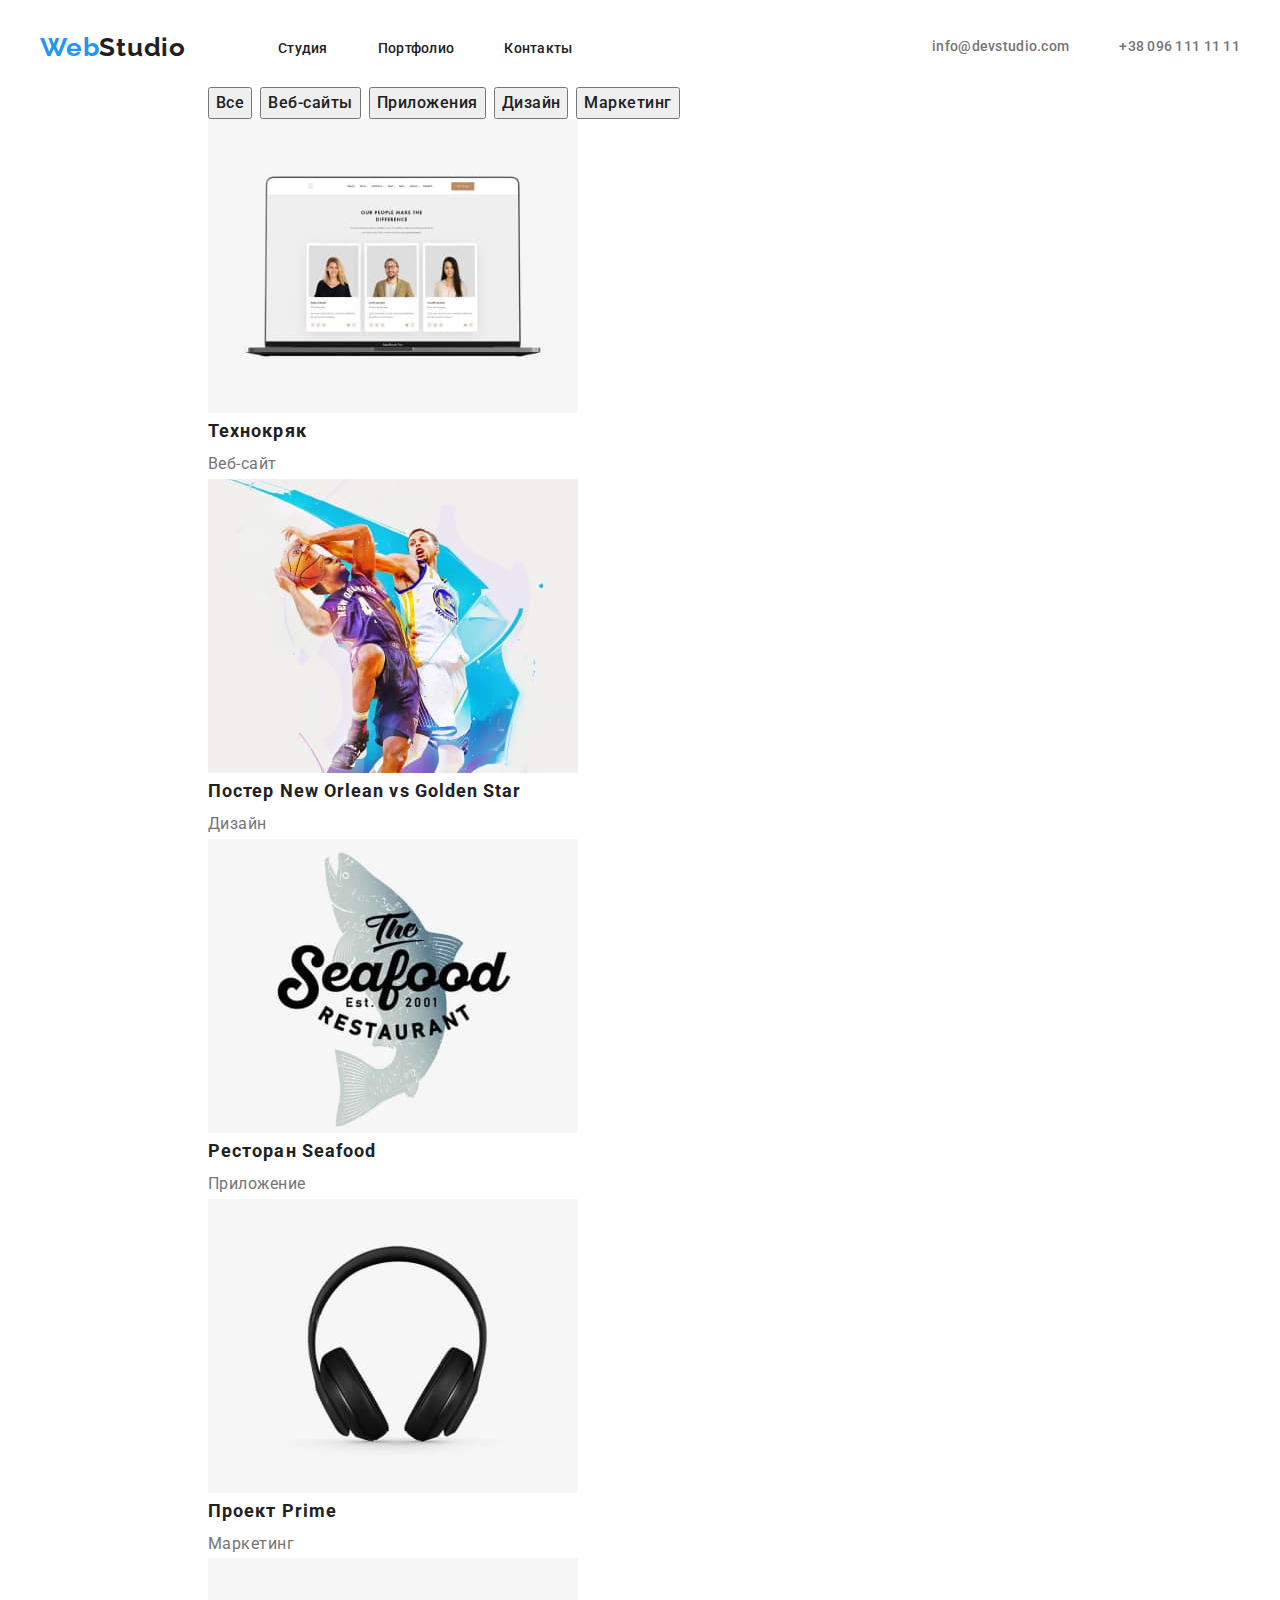
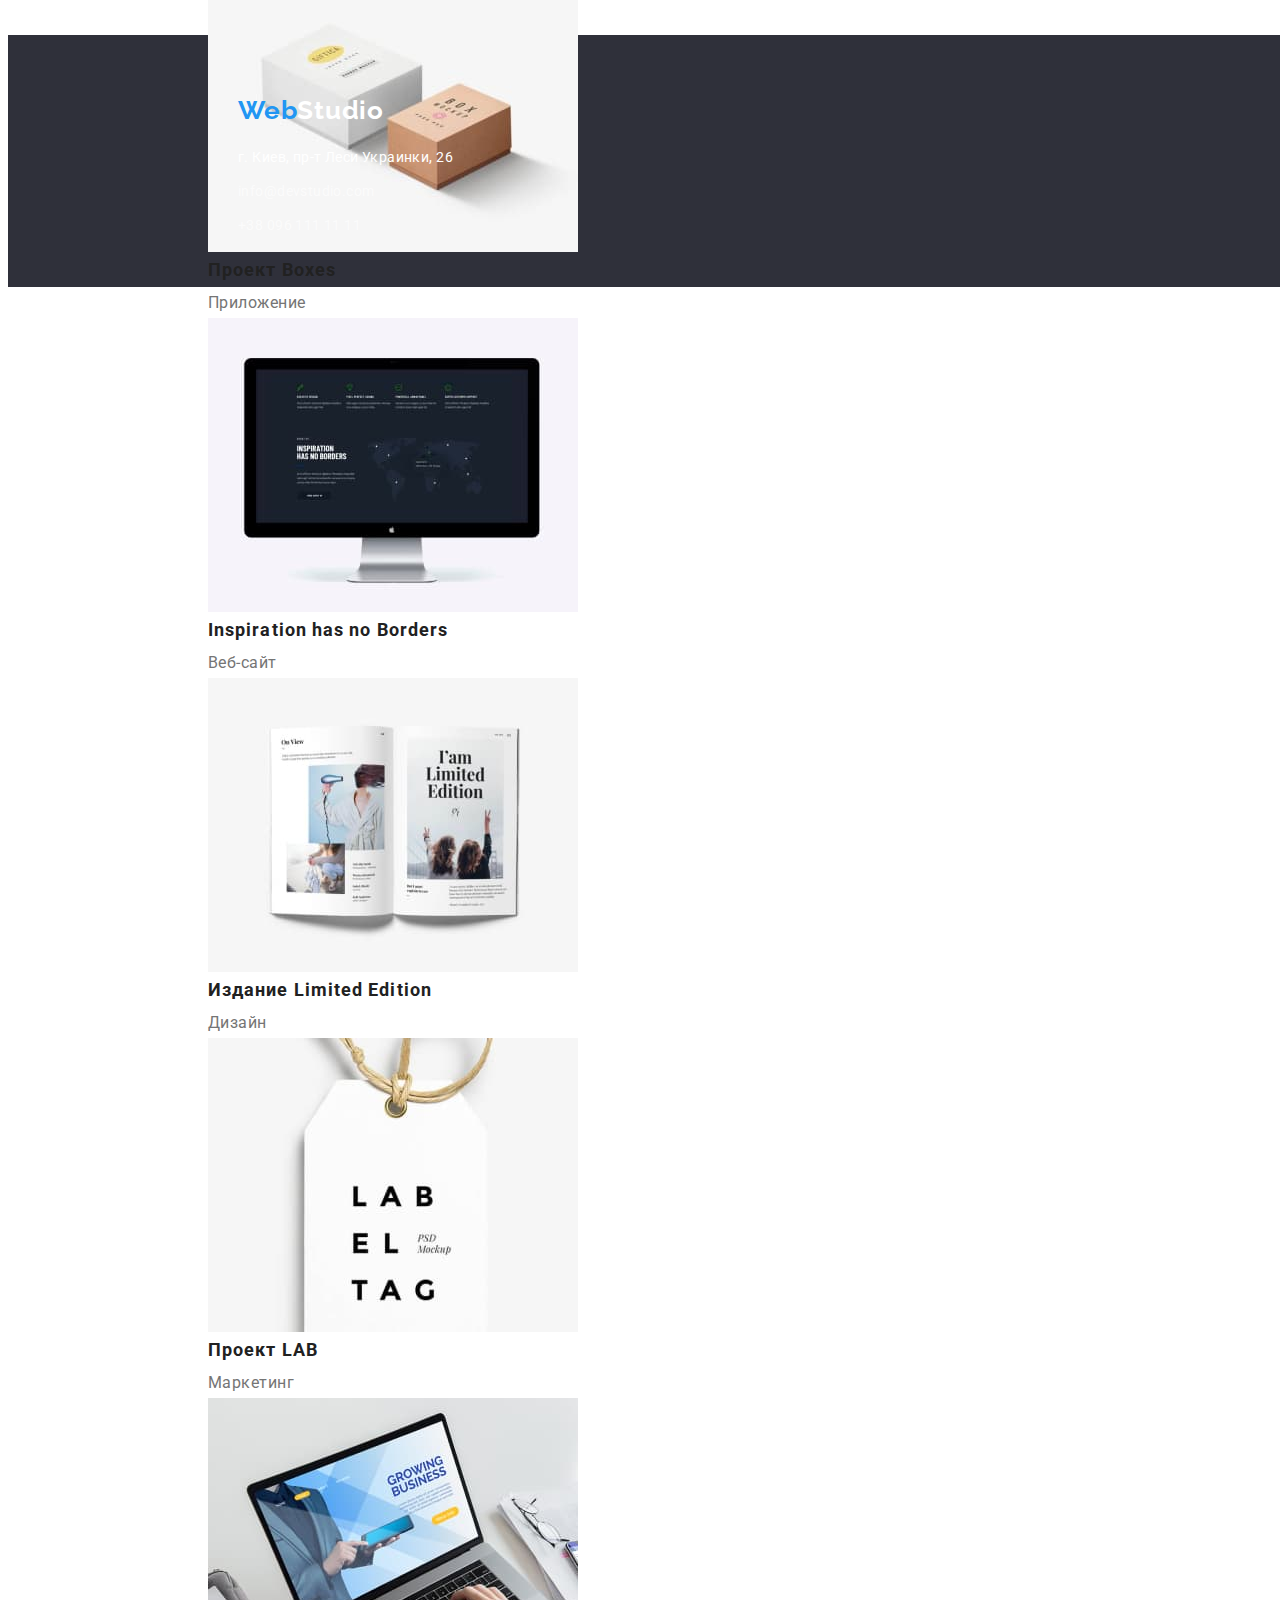
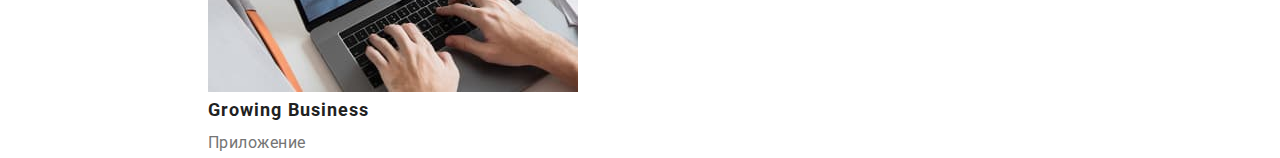
==== commit d59468c3: "HW-3 with mistakes" ====
--- a/portfolio.html
+++ b/portfolio.html
@@ -36,83 +36,89 @@
     </div>
 </header>
 <main>
-    <section>
-        <ul class="list">
-        <li>
+    <section class="portfolio-section">
+        <div class="container">
+        <ul class="list portfolio-btn-list">
+        <li class="portfolio-btn-list-item">
             <button class="portfolio-btn" type="button">Все</button>
         </li>
-        <li>
+        <li class="portfolio-btn-list-item">
             <button class="portfolio-btn" type="button">Веб-сайты</button>
         </li>
-        <li>
+        <li class="portfolio-btn-list-item">
             <button class="portfolio-btn" type="button">Приложения</button>
         </li>
-        <li>
+        <li class="portfolio-btn-list-item">
             <button class="portfolio-btn" type="button">Дизайн</button>
         </li>
-        <li>
+        <li class="portfolio-btn-list-item">
             <button class="portfolio-btn" type="button">Маркетинг</button>
         </li>
         </ul>
-        <ul class="list">
-            <li>
+    </div>
+    <div class="container">
+        <ul class="list portfolio-department-conteiner">
+            <li class="portfolio-department-list">
                 <img src="images/img-8.jpg" alt="Технокряк" width="370" height="294">
                 <h3 class="img-description">Технокряк</h3>
                 <p class="department">Веб-сайт</p>
             </li>
-            <li>
+            <li class="portfolio-department-list">
                 <img src="images/img-9.jpg" alt="Постер New Orlean vs Golden Star" width="370" height="294">
                 <h3 class="img-description">Постер New Orlean vs Golden Star</h3>
                 <p class="department">Дизайн</p>
             </li>
-            <li>
+            <li class="portfolio-department-list">
                 <img src="images/img-10.jpg" alt="Ресторан Seafood" width="370" height="294">
                 <h3 class="img-description">Ресторан Seafood</h3>
                 <p class="department">Приложение</p>
             </li>
-            <li>
+            <li class="portfolio-department-list">
                 <img src="images/img-11.jpg" alt="Проект Prime" width="370" height="294">
                 <h3 class="img-description">Проект Prime</h3>
                 <p class="department">Маркетинг</p>
             </li>
-            <li>
+            <li class="portfolio-department-list">
                 <img src="images/img-12.jpg" alt="Проект Boxes" width="370" height="294">
                 <h3 class="img-description">Проект Boxes</h3>
                 <p class="department">Приложение</p>
             </li>
-            <li>
+            <li class="portfolio-department-list">
                 <img src="images/img-13.jpg" alt="Inspiration has no Borders" width="370" height="294">
                 <h3 class="img-description">Inspiration has no Borders</h3>
                 <p class="department">Веб-сайт</p>
             </li>
-            <li>
+            <li class="portfolio-department-list">
                 <img src="images/img-14.jpg" alt="Издание Limited Edition" width="370" height="294">
                 <h3 class="img-description">Издание Limited Edition</h3>
                 <p class="department">Дизайн</p>
             </li>
-            <li>
+            <li class="portfolio-department-list">
                 <img src="images/img-15.jpg" alt="Проект LAB" width="370" height="294">
                 <h3 class="img-description">Проект LAB</h3>
                 <p class="department">Маркетинг</p>
             </li>
-            <li>
+            <li class="portfolio-department-list">
                 <img src="images/img-16.jpg" alt="Growing Business" width="370" height="294">
                 <h3 class="img-description">Growing Business</h3>
                 <p class="department">Приложение</p>
             </li>
         </ul>
+    </div>
     </section>
 </main>
 <footer class="footer">
+    <div class=" container footer-container">
     <a class="logo logo-footer link" href="" lang="en"><span class="logo logo-accent">Web</span>Studio</a>
     <address>
-        <ul class="list">
-            <li><a class="address link" href="https://goo.gl/maps/DmMxGW5ZQL83qcNfA" target="_blank"
+        <ul class="list footer-list">
+            <li class="footer-list-item"><a class="address link" href="https://goo.gl/maps/DmMxGW5ZQL83qcNfA" target="_blank"
                     rel="noopener noreferrer">г. Киев, пр-т Леси Украинки, 26</a></li>
-            <li><a class="contact-email-footer link" href="mailto:info@devstudio.com">info@devstudio.com</a></li>
-            <li><a class="contact-number-footer link" href="tel:+380961111111">+38 096 111 11 11</a></li>
+            <li class="footer-list-item"><a class="contact-email-footer link" href="mailto:info@devstudio.com">info@devstudio.com</a></li>
+            <li class="footer-list-item"><a class="contact-number-footer link" href="tel:+380961111111">+38 096 111 11 11</a></li>
         </ul>
     </address>
+</div>
 </footer>
 </body>
 </html>--- a/css/styles.css
+++ b/css/styles.css
@@ -40,6 +40,7 @@
   padding-top: 24px;
   padding-bottom: 24px;
 }
+
 .container {
   width: 1200px;
   padding-left: 15px;
@@ -136,11 +137,12 @@
 .main-section {
   background: #2f303a;
   width: 1600px;
-  height: 600px; 
-  margin-left: auto;
-  margin-right: auto;
-}
-.container-main-section{
+  height: 600px;
+  margin-left: auto;
+  margin-right: auto;
+}
+
+.container-main-section {
   margin-left: 452px;
   padding-top: 200px;
 
@@ -167,10 +169,7 @@
 
 .services-btn {
   min-width: 200px;
-  padding-top: 10px;
-  padding-bottom: 10px;
-  padding-left: 32px;
-  padding-right: 32px;
+  padding: 10px 32px;
   border-radius: 4px;
   margin-left: 248px;
   margin-top: 30px;
@@ -190,10 +189,21 @@
 }
 
 .services-btn:hover,
-.services-btn:focus {
-}
-
-.peculiarities-list{
+.services-btn:focus {}
+
+.second-section {
+  width: 1600px;
+  height: 290px;
+  margin-left: auto;
+  margin-right: auto;
+}
+
+.container-second-section {
+  margin-left: 215px;
+  padding-top: 94px;
+}
+
+.peculiarities-list {
   display: flex;
   align-items: center;
 }
@@ -203,6 +213,8 @@
 }
 
 .peculiarities {
+  width: 270px;
+  height: 16px;
   font-weight: bold;
   font-size: 14px;
   line-height: 1.14;
@@ -213,6 +225,8 @@
 }
 
 .features {
+  width: 270px;
+  height: 75px;
   font-weight: normal;
   font-size: 14px;
   line-height: 1.71;
@@ -222,7 +236,22 @@
 
   color: #757575;
 }
+
+.third-section {
+  width: 1600px;
+  height: 532px;
+  margin-left: auto;
+  margin-right: auto;
+}
+
+.container-third-section {
+  margin-left: 215px;
+  margin-right: 215px;
+}
+
 .about-us {
+  min-width: 376px;
+  height: 42px;
   font-weight: bold;
   font-size: 36px;
   line-height: 1.16;
@@ -232,7 +261,32 @@
   color: #212121;
 }
 
+.about-us-list {
+  margin-top: 50px;
+  display: flex;
+  align-items: center;
+}
+
+.about-us-list-item:not(:last-child) {
+  margin-right: 30px;
+
+}
+
+.fourth-section {
+  width: 1600px;
+  height: 648px;
+  margin-left: auto;
+  margin-right: auto;
+  background-color: #F5F4FA;
+}
+
+.container-fourth-section {
+  margin-left: 215px;
+  margin-right: 215px;
+}
+
 .our-team {
+  padding-top: 94px;
   font-weight: bold;
   font-size: 36px;
   line-height: 1.16;
@@ -242,7 +296,25 @@
   color: #212121;
 }
 
+.our-team-list {
+  margin-top: 50px;
+  display: flex;
+  align-items: center;
+}
+
+.our-team-list-item {
+  margin-right: 30px;
+  width: 270px;
+  height: 368px;
+  background: #FFFFFF;
+  /* material shadow v1 */
+
+  box-shadow: 0px 1px 3px rgba(0, 0, 0, 0.12), 0px 1px 1px rgba(0, 0, 0, 0.14), 0px 2px 1px rgba(0, 0, 0, 0.2);
+  border-radius: 0px 0px 4px 4px;
+}
+
 .team-members {
+  padding-top: 30px;
   font-weight: 500;
   font-size: 16px;
   line-height: 1.18;
@@ -255,6 +327,7 @@
 }
 
 .members-positions {
+  padding-top: 10px;
   font-weight: normal;
   font-size: 16px;
   line-height: 1.18;
@@ -267,10 +340,22 @@
 }
 
 .footer {
+  width: 1600px;
+  height: 252px;
+  margin-left: auto;
+  margin-right: auto;
   background: #2f303a;
 }
 
+.footer-container {
+  margin-left: 215px;
+  margin-right: 215px;
+  padding-top: 60px;
+}
+
 .logo-footer {
+  width: 145px;
+  height: 31px;
   font-family: "Raleway";
   font-style: normal;
   font-weight: bold;
@@ -291,6 +376,14 @@
   color: #ffffff;
 }
 
+.footer-list {
+  padding-top: 20px;
+}
+
+.footer-list-item:not(:last-child) {
+  padding-bottom: 10px;
+}
+
 .contact-email-footer {
   font-style: normal;
   font-weight: normal;
@@ -302,6 +395,7 @@
 
   color: rgba(255, 255, 255, 0.6);
 }
+
 .contact-email-footer:hover,
 .contact-email-footer:focus {
   color: #2196f3;
@@ -322,6 +416,22 @@
 .contact-number-footer:hover,
 .contact-number-footer:focus {
   color: #2196f3;
+}
+
+.portfolio-section{
+  width: 1600px;
+  height: 1548px;
+  margin-left: auto;
+  margin-right: auto;
+}
+
+.portfolio-btn-list{
+  display: flex;
+  align-items: center;
+}
+
+.portfolio-btn-list-item:not(:last-child){
+  margin-right: 8px;
 }
 
 .portfolio-btn {
@@ -337,6 +447,7 @@
 
   color: #212121;
 }
+
 .portfolio-btn:hover,
 .portfolio-btn:focus {
   background: #2196f3;
@@ -347,6 +458,14 @@
   border-radius: 4px;
 }
 
+.portfolio-department-conteiner{
+  align-items: center;
+}
+
+.portfolio-department-list{
+margin-right: 30px;
+}
+
 .img-description {
   font-style: normal;
   font-weight: bold;
@@ -369,4 +488,4 @@
   letter-spacing: 0.03em;
 
   color: #757575;
-}
+}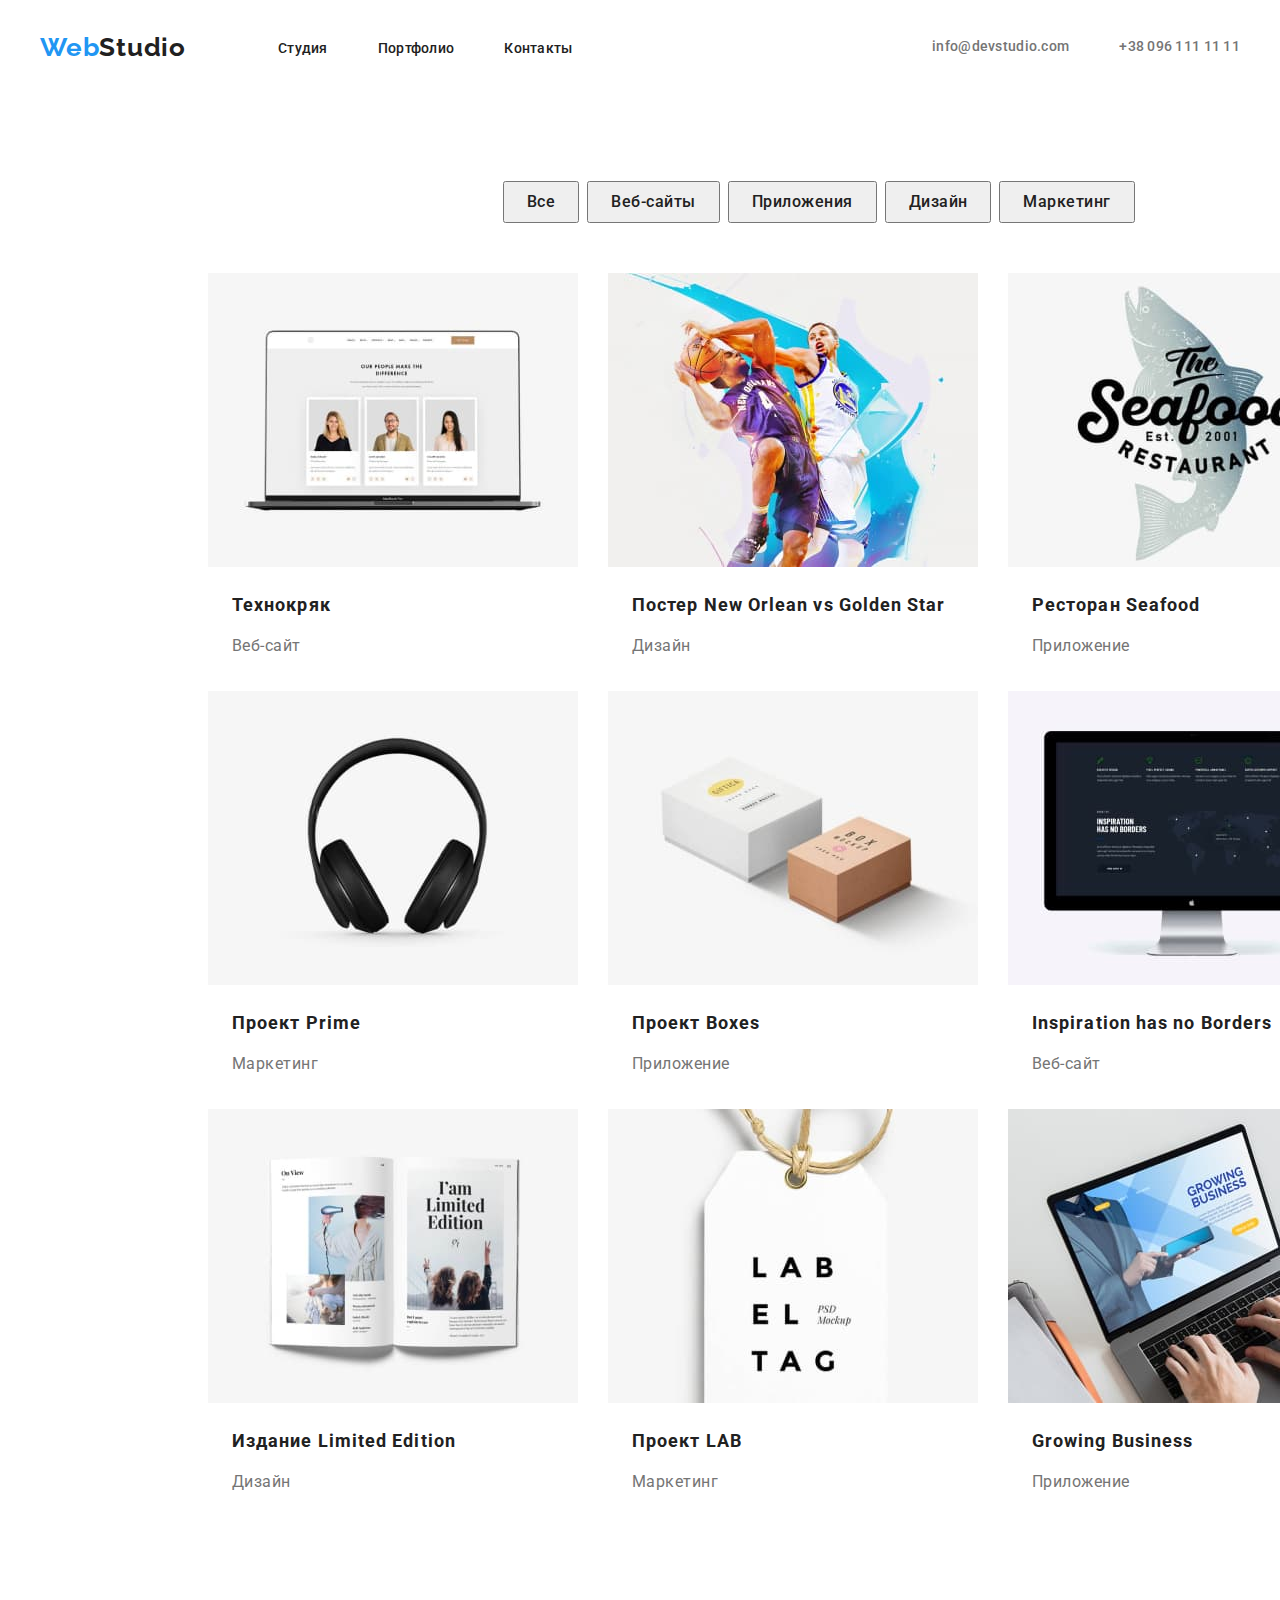
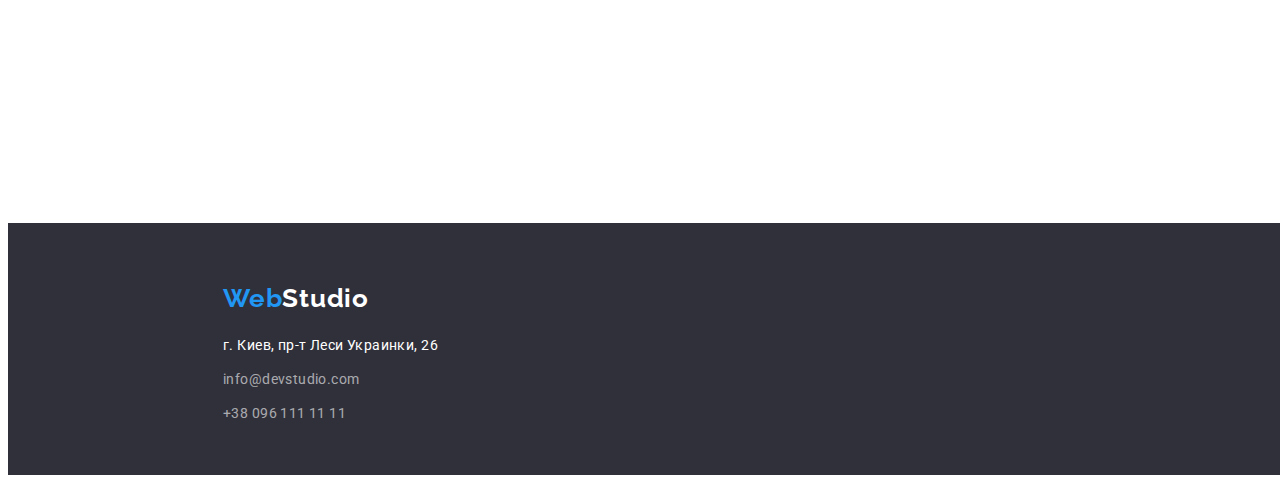
==== commit e22bccee: "HW-03" ====
--- a/portfolio.html
+++ b/portfolio.html
@@ -36,8 +36,8 @@
     </div>
 </header>
 <main>
-    <section class="portfolio-section">
-        <div class="container">
+    <section class="section portfolio-section">
+        <div class="container portfolio-btn-container">
         <ul class="list portfolio-btn-list">
         <li class="portfolio-btn-list-item">
             <button class="portfolio-btn" type="button">Все</button>
@@ -56,49 +56,49 @@
         </li>
         </ul>
     </div>
-    <div class="container">
-        <ul class="list portfolio-department-conteiner">
-            <li class="portfolio-department-list">
+    <div class="container portfolio-department-container">
+        <ul class="list portfolio-department-list">
+            <li class="portfolio-department-list-item">
                 <img src="images/img-8.jpg" alt="Технокряк" width="370" height="294">
                 <h3 class="img-description">Технокряк</h3>
                 <p class="department">Веб-сайт</p>
             </li>
-            <li class="portfolio-department-list">
+            <li class="portfolio-department-list-item">
                 <img src="images/img-9.jpg" alt="Постер New Orlean vs Golden Star" width="370" height="294">
                 <h3 class="img-description">Постер New Orlean vs Golden Star</h3>
                 <p class="department">Дизайн</p>
             </li>
-            <li class="portfolio-department-list">
+            <li class="portfolio-department-list-item">
                 <img src="images/img-10.jpg" alt="Ресторан Seafood" width="370" height="294">
                 <h3 class="img-description">Ресторан Seafood</h3>
                 <p class="department">Приложение</p>
             </li>
-            <li class="portfolio-department-list">
+            <li class="portfolio-department-list-item">
                 <img src="images/img-11.jpg" alt="Проект Prime" width="370" height="294">
                 <h3 class="img-description">Проект Prime</h3>
                 <p class="department">Маркетинг</p>
             </li>
-            <li class="portfolio-department-list">
+            <li class="portfolio-department-list-item">
                 <img src="images/img-12.jpg" alt="Проект Boxes" width="370" height="294">
                 <h3 class="img-description">Проект Boxes</h3>
                 <p class="department">Приложение</p>
             </li>
-            <li class="portfolio-department-list">
+            <li class="portfolio-department-list-item">
                 <img src="images/img-13.jpg" alt="Inspiration has no Borders" width="370" height="294">
                 <h3 class="img-description">Inspiration has no Borders</h3>
                 <p class="department">Веб-сайт</p>
             </li>
-            <li class="portfolio-department-list">
+            <li class="portfolio-department-list-item">
                 <img src="images/img-14.jpg" alt="Издание Limited Edition" width="370" height="294">
                 <h3 class="img-description">Издание Limited Edition</h3>
                 <p class="department">Дизайн</p>
             </li>
-            <li class="portfolio-department-list">
+            <li class="portfolio-department-list-item">
                 <img src="images/img-15.jpg" alt="Проект LAB" width="370" height="294">
                 <h3 class="img-description">Проект LAB</h3>
                 <p class="department">Маркетинг</p>
             </li>
-            <li class="portfolio-department-list">
+            <li class="portfolio-department-list-item">
                 <img src="images/img-16.jpg" alt="Growing Business" width="370" height="294">
                 <h3 class="img-description">Growing Business</h3>
                 <p class="department">Приложение</p>
--- a/css/styles.css
+++ b/css/styles.css
@@ -32,6 +32,15 @@
   text-decoration: none;
 }
 
+.section {
+  padding-top: 94px;
+  padding-bottom: 94px;
+}
+
+.section.third-section{
+  padding-top: 0px;
+}
+
 .body {
   font-family: "Roboto", sans-serif;
 }
@@ -144,7 +153,7 @@
 
 .container-main-section {
   margin-left: 452px;
-  padding-top: 200px;
+  padding-top: 106px;
 
 }
 
@@ -153,6 +162,7 @@
   height: 120px;
   left: 452px;
   top: 280px;
+  margin-bottom: 30px;
   font-family: 'Roboto';
   font-style: normal;
   font-weight: 900;
@@ -172,7 +182,6 @@
   padding: 10px 32px;
   border-radius: 4px;
   margin-left: 248px;
-  margin-top: 30px;
   background-color: #2196f3;
   font-family: "Roboto";
   font-style: normal;
@@ -189,7 +198,9 @@
 }
 
 .services-btn:hover,
-.services-btn:focus {}
+.services-btn:focus {
+
+}
 
 .second-section {
   width: 1600px;
@@ -199,8 +210,8 @@
 }
 
 .container-second-section {
-  margin-left: 215px;
-  padding-top: 94px;
+  margin-left: 200px;
+
 }
 
 .peculiarities-list {
@@ -215,6 +226,7 @@
 .peculiarities {
   width: 270px;
   height: 16px;
+  margin-bottom: 10px;
   font-weight: bold;
   font-size: 14px;
   line-height: 1.14;
@@ -239,17 +251,17 @@
 
 .third-section {
   width: 1600px;
-  height: 532px;
   margin-left: auto;
   margin-right: auto;
 }
 
 .container-third-section {
-  margin-left: 215px;
-  margin-right: 215px;
+  margin-left: 200px;
+  margin-right: 200px;
 }
 
 .about-us {
+  margin-bottom: 50px;
   min-width: 376px;
   height: 42px;
   font-weight: bold;
@@ -262,7 +274,6 @@
 }
 
 .about-us-list {
-  margin-top: 50px;
   display: flex;
   align-items: center;
 }
@@ -281,12 +292,12 @@
 }
 
 .container-fourth-section {
-  margin-left: 215px;
-  margin-right: 215px;
+  margin-left: 200px;
+  margin-right: 200px;
 }
 
 .our-team {
-  padding-top: 94px;
+  margin-bottom: 50px;
   font-weight: bold;
   font-size: 36px;
   line-height: 1.16;
@@ -297,7 +308,6 @@
 }
 
 .our-team-list {
-  margin-top: 50px;
   display: flex;
   align-items: center;
 }
@@ -348,8 +358,8 @@
 }
 
 .footer-container {
-  margin-left: 215px;
-  margin-right: 215px;
+  margin-left: 200px;
+  margin-right: 200px;
   padding-top: 60px;
 }
 
@@ -425,6 +435,11 @@
   margin-right: auto;
 }
 
+.portfolio-btn-container{
+margin-bottom: 50px;
+margin-left: 480px;
+}
+
 .portfolio-btn-list{
   display: flex;
   align-items: center;
@@ -435,6 +450,7 @@
 }
 
 .portfolio-btn {
+  padding: 6px 22px;
   font-family: "Roboto";
   font-style: normal;
   font-weight: 500;
@@ -456,17 +472,28 @@
   box-shadow: 0px 3px 1px rgba(0, 0, 0, 0.1), 0px 1px 2px rgba(0, 0, 0, 0.08),
     0px 2px 2px rgba(0, 0, 0, 0.12);
   border-radius: 4px;
-}
-
-.portfolio-department-conteiner{
-  align-items: center;
+  color: #FFFFFF;
+}
+
+.portfolio-department-container{
 }
 
 .portfolio-department-list{
-margin-right: 30px;
-}
+  display: flex;
+  flex-wrap: wrap;
+  margin-right: -30px;
+  margin-bottom: -30px;
+}
+
+.portfolio-department-list-item{
+  margin-right: 30px;
+  margin-bottom: 30px;
+}
+
 
 .img-description {
+  padding-left: 24px;
+  padding-top: 20px;
   font-style: normal;
   font-weight: bold;
   font-size: 18px;
@@ -479,6 +506,8 @@
 }
 
 .department {
+  padding-left: 24px;
+  padding-top: 8px;
   font-style: normal;
   font-weight: normal;
   font-size: 16px;
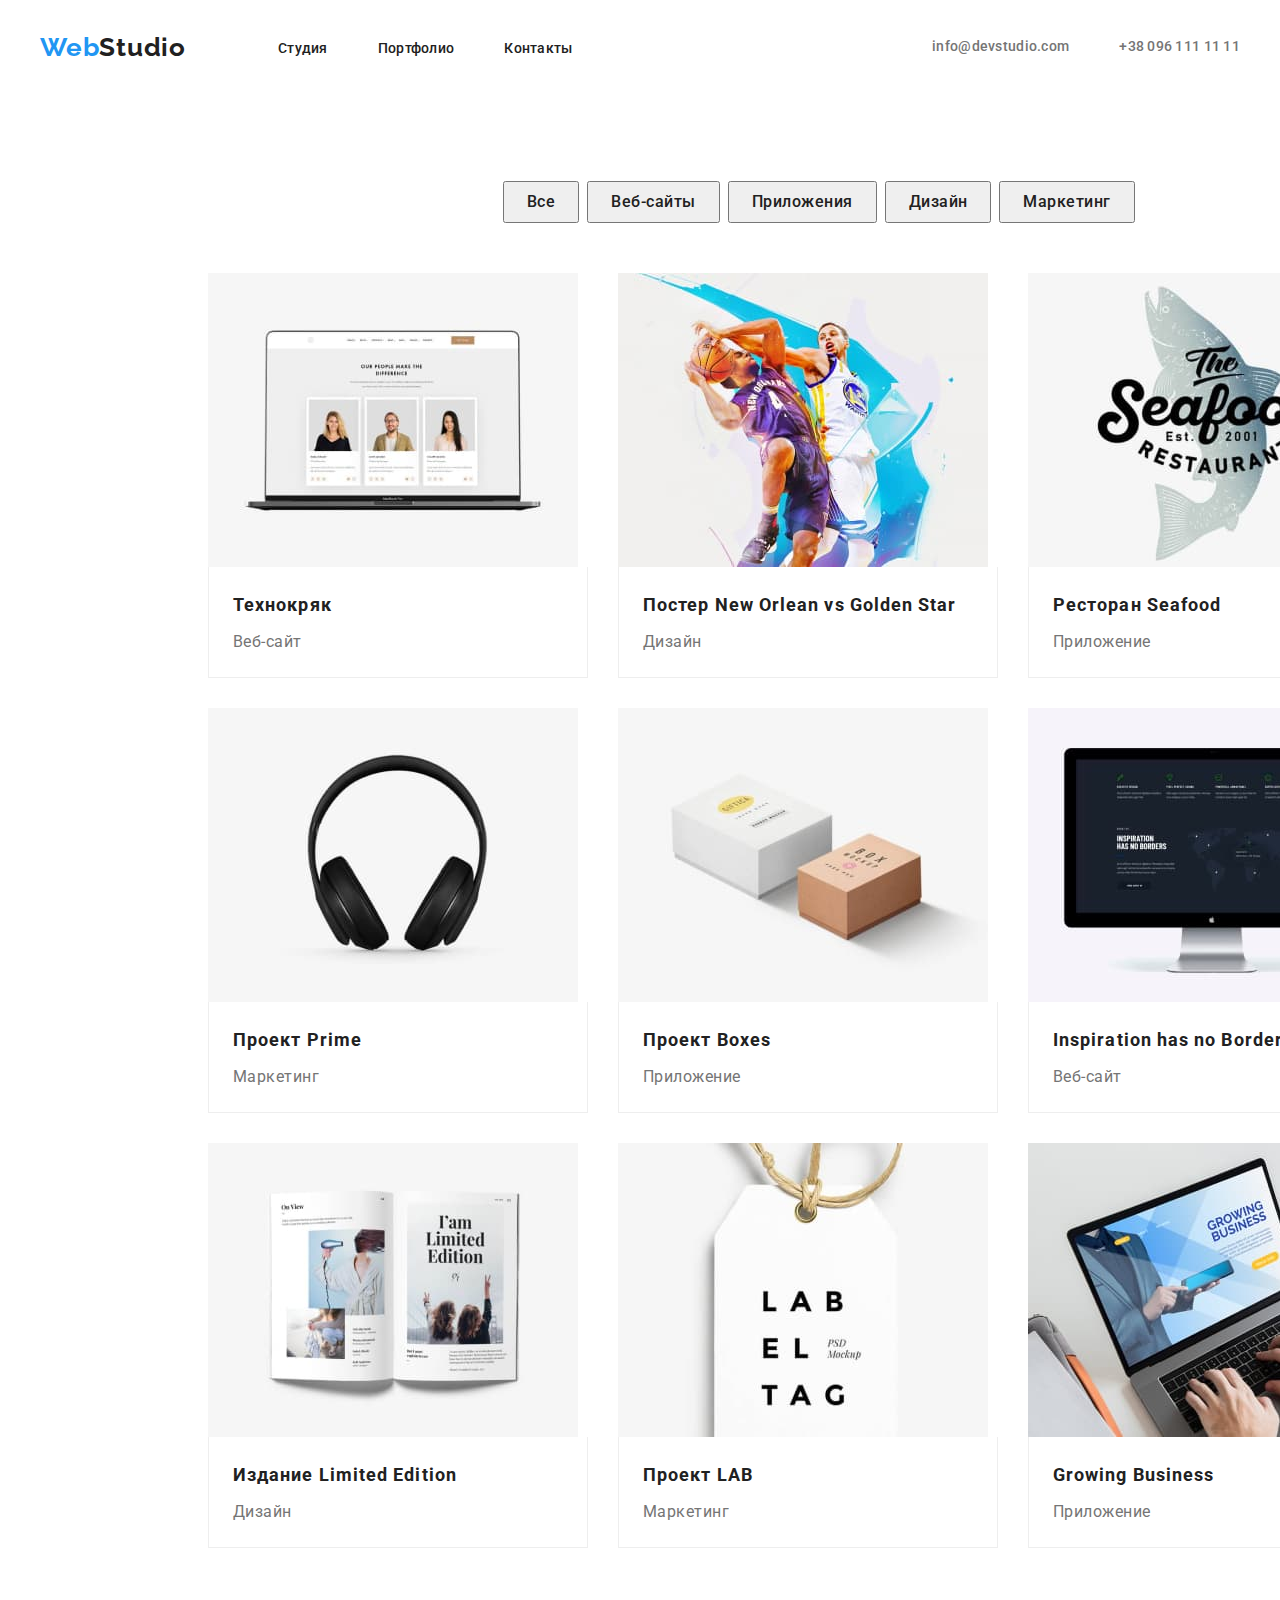
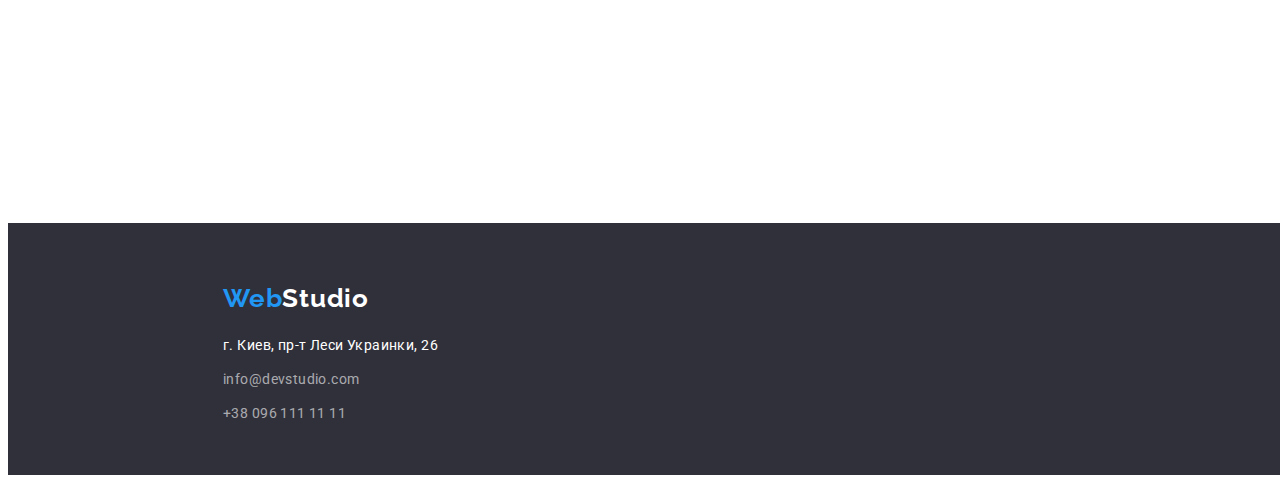
==== commit d4dac891: "HW-03 Pavel Liesovyi" ====
--- a/portfolio.html
+++ b/portfolio.html
@@ -60,48 +60,66 @@
         <ul class="list portfolio-department-list">
             <li class="portfolio-department-list-item">
                 <img src="images/img-8.jpg" alt="Технокряк" width="370" height="294">
+                <div class="portfolio-department-wrapper">
                 <h3 class="img-description">Технокряк</h3>
                 <p class="department">Веб-сайт</p>
+            </div>
             </li>
             <li class="portfolio-department-list-item">
                 <img src="images/img-9.jpg" alt="Постер New Orlean vs Golden Star" width="370" height="294">
+                <div class="portfolio-department-wrapper">
                 <h3 class="img-description">Постер New Orlean vs Golden Star</h3>
                 <p class="department">Дизайн</p>
+                </div>
             </li>
             <li class="portfolio-department-list-item">
                 <img src="images/img-10.jpg" alt="Ресторан Seafood" width="370" height="294">
+                <div class="portfolio-department-wrapper">
                 <h3 class="img-description">Ресторан Seafood</h3>
                 <p class="department">Приложение</p>
+                </div>
             </li>
             <li class="portfolio-department-list-item">
                 <img src="images/img-11.jpg" alt="Проект Prime" width="370" height="294">
+                <div class="portfolio-department-wrapper">
                 <h3 class="img-description">Проект Prime</h3>
                 <p class="department">Маркетинг</p>
+                </div>
             </li>
             <li class="portfolio-department-list-item">
                 <img src="images/img-12.jpg" alt="Проект Boxes" width="370" height="294">
+                <div class="portfolio-department-wrapper">
                 <h3 class="img-description">Проект Boxes</h3>
                 <p class="department">Приложение</p>
+                </div>
             </li>
             <li class="portfolio-department-list-item">
                 <img src="images/img-13.jpg" alt="Inspiration has no Borders" width="370" height="294">
+                <div class="portfolio-department-wrapper">
                 <h3 class="img-description">Inspiration has no Borders</h3>
                 <p class="department">Веб-сайт</p>
+                </div>
             </li>
             <li class="portfolio-department-list-item">
                 <img src="images/img-14.jpg" alt="Издание Limited Edition" width="370" height="294">
+                <div class="portfolio-department-wrapper">
                 <h3 class="img-description">Издание Limited Edition</h3>
                 <p class="department">Дизайн</p>
+                </div>
             </li>
             <li class="portfolio-department-list-item">
                 <img src="images/img-15.jpg" alt="Проект LAB" width="370" height="294">
+                <div class="portfolio-department-wrapper">
                 <h3 class="img-description">Проект LAB</h3>
                 <p class="department">Маркетинг</p>
+                </div>
             </li>
             <li class="portfolio-department-list-item">
                 <img src="images/img-16.jpg" alt="Growing Business" width="370" height="294">
+                <div class="portfolio-department-wrapper">
                 <h3 class="img-description">Growing Business</h3>
                 <p class="department">Приложение</p>
+                </div>
             </li>
         </ul>
     </div>
--- a/css/styles.css
+++ b/css/styles.css
@@ -217,10 +217,14 @@
 .peculiarities-list {
   display: flex;
   align-items: center;
-}
-
-.peculiarities-list-item:not(:last-child) {
-  margin-right: 30px;
+  margin-left: -30px;
+  margin-bottom: -30px;
+}
+
+.peculiarities-list-item {
+  flex-basis: calc((100% - 120px) / 4);
+  margin-left: 30px;
+  margin-bottom: 30px;
 }
 
 .peculiarities {
@@ -276,10 +280,14 @@
 .about-us-list {
   display: flex;
   align-items: center;
-}
-
-.about-us-list-item:not(:last-child) {
-  margin-right: 30px;
+  margin-left: -30px;
+  margin-bottom: -30px;
+}
+
+.about-us-list-item {
+  flex-basis: calc(100% - 90px) / 3;
+  margin-left: 30px;
+  margin-bottom: 30px;
 
 }
 
@@ -310,21 +318,26 @@
 .our-team-list {
   display: flex;
   align-items: center;
+  margin-left: -30px;
+  margin-bottom: -30px;
 }
 
 .our-team-list-item {
-  margin-right: 30px;
-  width: 270px;
-  height: 368px;
+  flex-basis: calc(100% - 120px) / 4;
+  margin-left: 30px;
+  margin-bottom: 30px;
+}
+.our-team-wrapper{
   background: #FFFFFF;
   /* material shadow v1 */
-
+  
   box-shadow: 0px 1px 3px rgba(0, 0, 0, 0.12), 0px 1px 1px rgba(0, 0, 0, 0.14), 0px 2px 1px rgba(0, 0, 0, 0.2);
   border-radius: 0px 0px 4px 4px;
+  padding-top: 30px;
+  padding-bottom: 30px;
 }
 
 .team-members {
-  padding-top: 30px;
   font-weight: 500;
   font-size: 16px;
   line-height: 1.18;
@@ -476,40 +489,45 @@
 }
 
 .portfolio-department-container{
+  width: 1200px;
+  height: 1310px;
 }
 
 .portfolio-department-list{
   display: flex;
   flex-wrap: wrap;
-  margin-right: -30px;
+  margin-left: -30px;
   margin-bottom: -30px;
 }
 
 .portfolio-department-list-item{
-  margin-right: 30px;
+  flex-basis: calc((100% - 90px) / 3);
+  margin-left: 30px;
   margin-bottom: 30px;
 }
 
+.portfolio-department-wrapper{
+  background: #FFFFFF;
+  border: 1px solid #EEEEEE;
+  box-sizing: border-box;
+  border-top: none;
+  padding: 20px 24px;
+}
 
 .img-description {
-  padding-left: 24px;
-  padding-top: 20px;
-  font-style: normal;
-  font-weight: bold;
+  font-style: normal;
+  font-weight: 700;
   font-size: 18px;
   line-height: 2;
   /* identical to box height, or 200% */
-
   letter-spacing: 0.06em;
-
-  color: #212121;
+  color: #212121;
+  margin-bottom: 4px;
 }
 
 .department {
-  padding-left: 24px;
-  padding-top: 8px;
-  font-style: normal;
-  font-weight: normal;
+  font-style: normal;
+  font-weight: 400;
   font-size: 16px;
   line-height: 1.87;
   /* identical to box height, or 187% */
